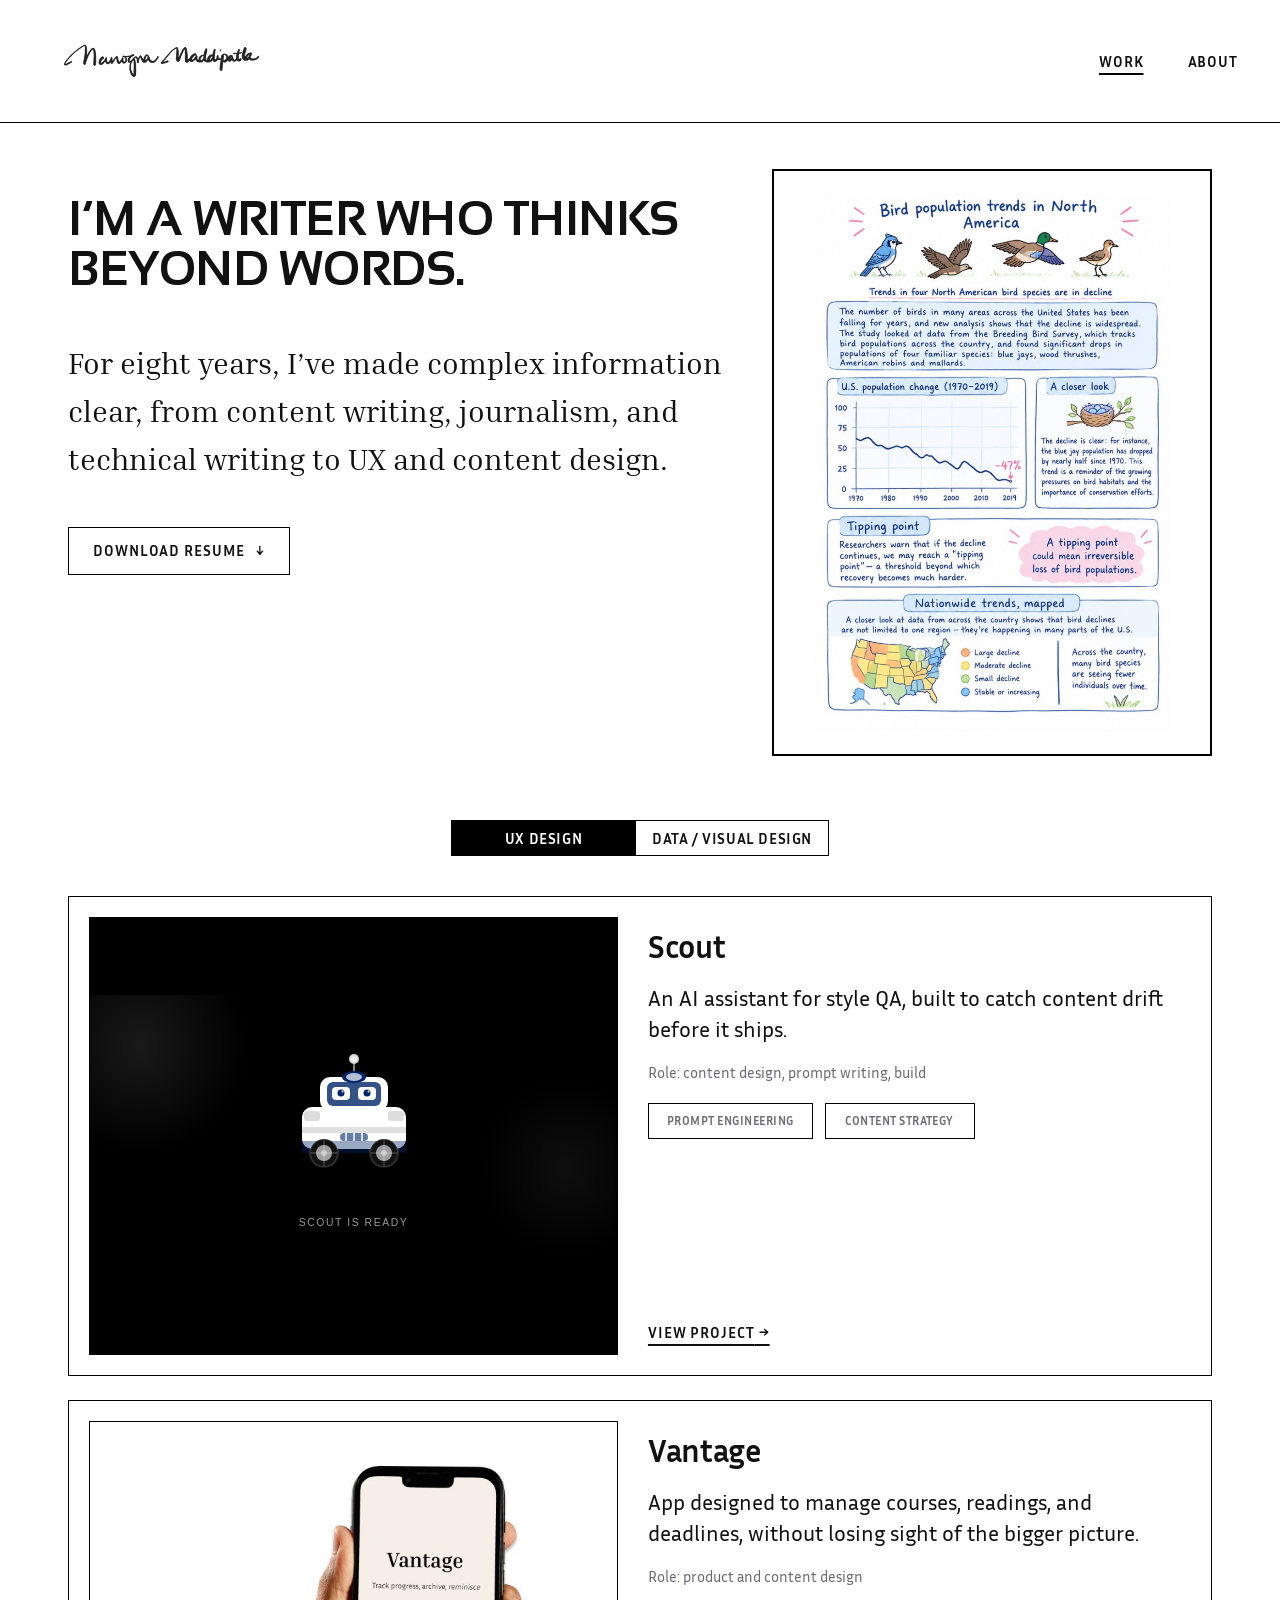
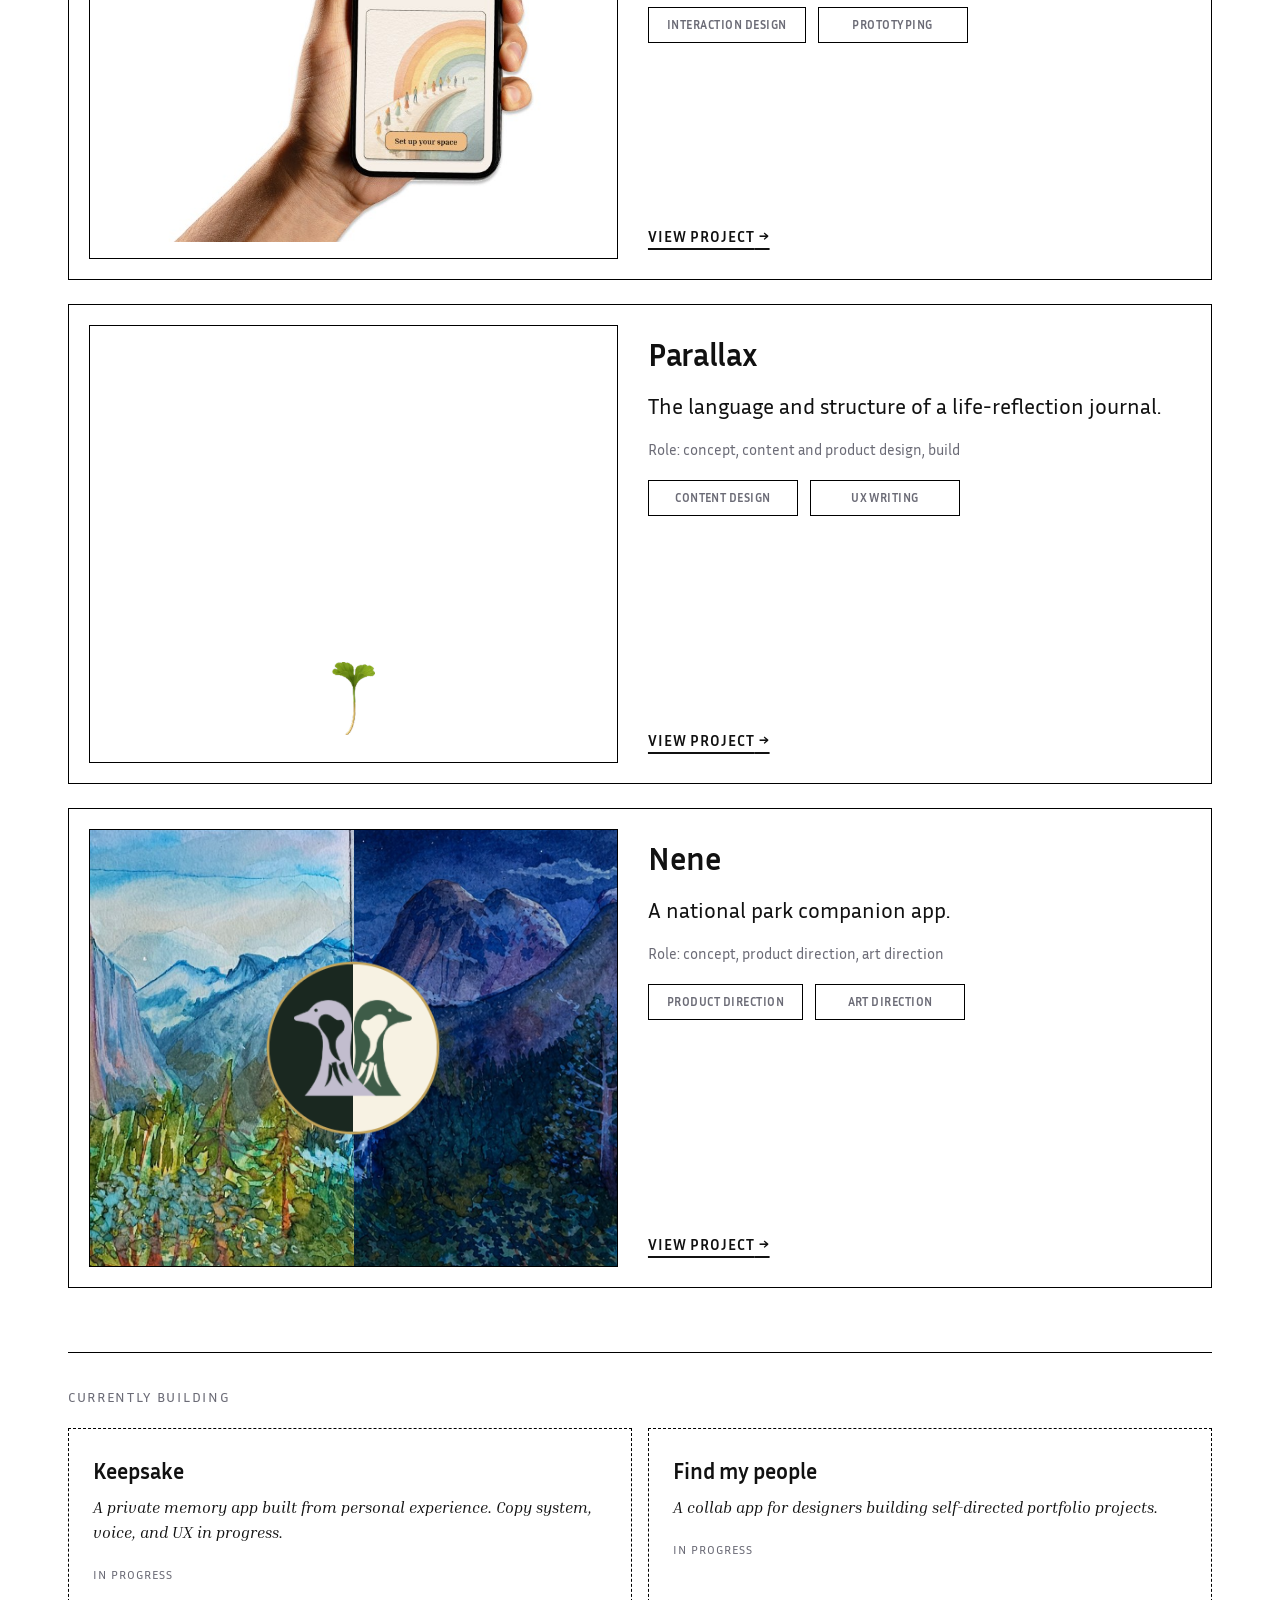
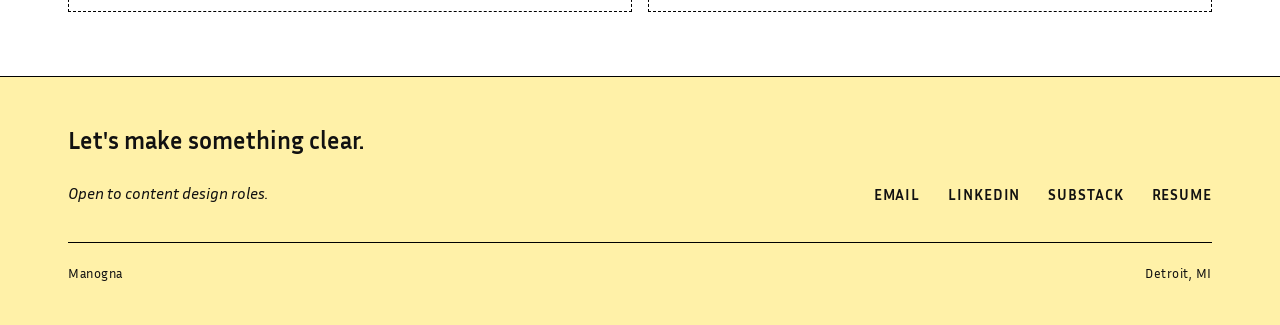
==== index.html @ f9e0fe3f "Soften the footer yellow to butter (#fff1a8) Co-Authored-By: Claude Opus 5.5 <noreply@anthropic.com>" ====
<!DOCTYPE html>
<html lang="en">
  <head>
    <meta charset="UTF-8">
    <meta name="viewport" content="width=device-width, initial-scale=1.0">
    <title>Manogna | Content designer</title>
    <link rel="stylesheet" href="styles.css?v=34">
  </head>
  <body class="home">
    <header class="nav">
      <a href="index.html" class="nav-logo"><img src="Assets/Sign.png" alt="Manogna Maddipatla, home" width="231" height="50"></a>
      <nav aria-label="Main">
        <ul class="nav-links">
          <li><a href="index.html" aria-current="page">Work</a></li>
          <li><a href="about.html">About</a></li>
        </ul>
      </nav>
    </header>

    <main class="page">

      <!-- Hero -->
      <section class="hero-home">
        <div class="hero-home-text">
          <h1 class="hero-headline">I&rsquo;m a writer who thinks beyond words.</h1>
          <p class="hero-lede">
            For eight years, I&rsquo;ve made complex information clear, from content
            writing, journalism, and technical writing to UX and content design.
          </p>
          <a href="Assets/Resume_latest.pdf" class="hero-resume" download>Download resume</a>
        </div>
        <div
          class="morph"
          id="morph"
          role="img"
          aria-label="Rotating samples of my work: a bird population data story, the Vantage app screens, and my Reuters health reporting"
        >
          <canvas></canvas>
        </div>
      </section>

      <!-- Project filter -->
      <div class="filter" role="group" aria-label="Filter projects">
        <button type="button" class="filter-btn" aria-pressed="true" data-filter="ux">UX design</button>
        <button type="button" class="filter-btn" aria-pressed="false" data-filter="data">Data / visual design</button>
      </div>

      <div class="project-list">
        <article class="project-card" data-category="ux">
          <div class="project-media">
            <iframe
              src="scout_mascot_card.html"
              title="Scout mascot"
              aria-hidden="true"
              tabindex="-1"
              scrolling="no"
            ></iframe>
          </div>
          <div class="project-body">
            <h2 class="project-title">Scout</h2>
            <p class="project-desc">An AI assistant for style QA, built to catch content drift before it ships.</p>
            <p class="project-role">Role: content design, prompt writing, build</p>
            <div class="card-tags">
              <span class="tag">Prompt engineering</span>
              <span class="tag">Content strategy</span>
            </div>
            <a href="scout.html" class="project-link">View project<span class="sr-only">: Scout</span></a>
          </div>
        </article>
        <article class="project-card" data-category="ux">
          <div class="project-media is-contain">
            <img src="Assets/vantage-card.jpg" alt="A hand holding a phone showing the Vantage welcome screen: Track progress, archive, reminisce, beside the Milestones screen">
          </div>
          <div class="project-body">
            <h2 class="project-title">Vantage</h2>
            <p class="project-desc">App designed to manage courses, readings, and deadlines, without losing sight of the bigger picture.</p>
            <p class="project-role">Role: product and content design</p>
            <div class="card-tags">
              <span class="tag">Interaction design</span>
              <span class="tag">Prototyping</span>
            </div>
            <a href="Vantage.html" class="project-link">View project<span class="sr-only">: Vantage</span></a>
          </div>
        </article>
        <article class="project-card" data-category="ux">
          <div
            class="project-media tree-grow"
            id="tree-grow"
            role="img"
            aria-label="A ginkgo tree grows from a seedling to full height"
          >
            <img src="Assets/parallax-tree/stage-0.webp" alt="" class="is-on" loading="lazy">
            <img src="Assets/parallax-tree/stage-1.webp" alt="" loading="lazy">
            <img src="Assets/parallax-tree/stage-2.webp" alt="" loading="lazy">
            <img src="Assets/parallax-tree/stage-3.webp" alt="" loading="lazy">
            <img src="Assets/parallax-tree/stage-4.webp" alt="" loading="lazy">
            <img src="Assets/parallax-tree/stage-5.webp" alt="" loading="lazy">
          </div>
          <div class="project-body">
            <h2 class="project-title">Parallax</h2>
            <p class="project-desc">The language and structure of a life-reflection journal.</p>
            <p class="project-role">Role: concept, content and product design, build</p>
            <div class="card-tags">
              <span class="tag">Content design</span>
              <span class="tag">UX writing</span>
            </div>
            <a href="parallax.html" class="project-link">View project<span class="sr-only">: Parallax</span></a>
          </div>
        </article>
        <article class="project-card" data-category="ux">
          <div class="project-media">
            <img src="Assets/Nene%20banner@1x.png" alt="Nene, a national park visit companion. Logo over a watercolor mountain valley shown by day and by moonlight">
          </div>
          <div class="project-body">
            <h2 class="project-title">Nene</h2>
            <p class="project-desc">A national park companion app.</p>
            <p class="project-role">Role: concept, product direction, art direction</p>
            <div class="card-tags">
              <span class="tag">Product direction</span>
              <span class="tag">Art direction</span>
            </div>
            <a href="nene.html" class="project-link">View project<span class="sr-only">: Nene</span></a>
          </div>
        </article>
        <article class="project-card" data-category="data">
          <div class="project-media">
            <img src="Assets/bird-data%20(1).png" alt="Bird population data story">
          </div>
          <div class="project-body">
            <h2 class="project-title">Bird populations</h2>
            <p class="project-desc">A data story tracking North American bird population trends over four decades.</p>
            <p class="project-role">Role: design, development, writing, illustration</p>
            <div class="card-tags">
              <span class="tag">Data visualization</span>
              <span class="tag">Narrative design</span>
            </div>
            <a href="birds.html" class="project-link">View project<span class="sr-only">: Bird populations</span></a>
          </div>
        </article>
        <article class="project-card" data-category="data">
          <div class="project-media">
            <img src="Assets/Poppy_garden_cover.png" alt="Poppy and Ember interactive watercolor story">
          </div>
          <div class="project-body">
            <h2 class="project-title">Poppy &amp; Ember</h2>
            <p class="project-desc">An interactive watercolor narrative exploring how visual pacing can carry a story.</p>
            <p class="project-role">Role: product design and content curation</p>
            <div class="card-tags">
              <span class="tag">Interactive narrative</span>
              <span class="tag">Visual storytelling</span>
            </div>
            <a href="poppy-ember.html" class="project-link">View project<span class="sr-only">: Poppy &amp; Ember</span></a>
          </div>
        </article>
      </div>

      <!-- Currently building -->
      <hr class="section-divider">

      <p class="building-label">Currently building</p>

      <div class="building-grid">
        <div class="building-card" data-category="ux">
          <p class="building-title">Keepsake</p>
          <p class="building-desc">
            A private memory app built from personal experience. Copy system,
            voice, and UX in progress.
          </p>
          <span class="building-status">In progress</span>
        </div>
        <div class="building-card" data-category="ux">
          <p class="building-title">Find my people</p>
          <p class="building-desc">
            A collab app for designers building self-directed portfolio
            projects.
          </p>
          <span class="building-status">In progress</span>
        </div>
        <div class="building-card" data-category="data">
          <img
            class="building-banner"
            src="Assets/bunny-banner.jpg"
            alt="Painted wild rabbit sitting with its back turned, looking over its shoulder"
          >
          <p class="building-title">Inside the rabbit hole</p>
          <p class="building-desc">
            An interactive data story on five wild rabbit species.
          </p>
          <span class="building-status">In progress</span>
        </div>
      </div>
    </main>

    <footer class="footer">
      <div class="footer-inner">
        <div class="footer-left">
          <p class="footer-cta">Let's make something clear.</p>
          <p class="footer-sub">Open to content design roles.</p>
        </div>
        <div class="footer-links">
          <a href="mailto:manogna.maddipatla@gmail.com">Email</a>
          <a
            href="https://linkedin.com/in/manogna-maddipatla"
            target="_blank"
            rel="noopener"
          >LinkedIn</a>
          <a href="https://substack.com/@manogna18" target="_blank" rel="noopener"
          >Substack</a>
          <a href="Assets/Resume_latest.pdf" target="_blank" rel="noopener">Resume</a>
        </div>
      </div>
      <div class="footer-base">
        <span>Manogna</span>
        <span>Detroit, MI</span>
      </div>
    </footer>

    <script>
      // Hero card: crossfades work samples, pauses on hover, still for reduced motion
      (function () {
        var SRC = [
          "Assets/hero-birds.jpg",
          "Assets/hero-vantage.jpg",
          "Assets/hero-reuters.jpg",
        ];
        var HOLD = 2400;       // ms each image rests
        var MORPH = 1000;      // ms the fade takes
        var PAD = 0.04;        // white space around each image (fraction of the card)
        var W = 900, H = 1200; // internal resolution (3:4)

        var root = document.getElementById("morph");
        var canvas = root.querySelector("canvas");
        canvas.width = W;
        canvas.height = H;
        var reduce = window.matchMedia("(prefers-reduced-motion: reduce)").matches;

        // Draw each image onto a white tile with padding, fitted inside
        function padded(img) {
          var c = document.createElement("canvas");
          c.width = W;
          c.height = H;
          var g = c.getContext("2d");
          g.fillStyle = "#fff";
          g.fillRect(0, 0, W, H);
          var bw = W * (1 - 2 * PAD), bh = H * (1 - 2 * PAD);
          var s = Math.min(bw / img.naturalWidth, bh / img.naturalHeight);
          var w = img.naturalWidth * s, h = img.naturalHeight * s;
          g.imageSmoothingQuality = "high";
          g.drawImage(img, (W - w) / 2, (H - h) / 2, w, h);
          return c;
        }

        var imgs = [], loaded = 0;
        SRC.forEach(function (src, k) {
          var im = new Image();
          im.onload = function () { imgs[k] = im; if (++loaded === SRC.length) go(); };
          im.onerror = function () { if (++loaded === SRC.length) go(); };
          im.src = src;
        });

        function go() {
          var tiles = imgs.filter(Boolean).map(padded);
          if (!tiles.length) return;
          var g = canvas.getContext("2d");
          if (reduce || tiles.length < 2) { g.drawImage(tiles[0], 0, 0); return; }
          fade(g, tiles);
        }

        // One image fades out as the next fades in
        function fade(g, tiles) {
          var cur = 0, nxt = 1, phase = "hold", t0 = performance.now();
          var paused = false, pausedAt = 0, shift = 0;
          function draw(p) {
            g.globalAlpha = 1; g.drawImage(tiles[cur], 0, 0);
            g.globalAlpha = p; g.drawImage(tiles[nxt], 0, 0);
            g.globalAlpha = 1;
          }
          draw(0);
          function frame(now) {
            requestAnimationFrame(frame);
            if (paused || document.hidden) return;
            var el = now - t0 - shift;
            if (phase === "hold") {
              if (el >= HOLD) { phase = "fade"; t0 = now; shift = 0; }
              return;
            }
            var p = Math.min(el / MORPH, 1);
            draw(p);
            if (p >= 1) {
              cur = nxt; nxt = (nxt + 1) % tiles.length;
              phase = "hold"; t0 = now; shift = 0; draw(0);
            }
          }
          requestAnimationFrame(frame);
          root.addEventListener("mouseenter", function () { paused = true; pausedAt = performance.now(); });
          root.addEventListener("mouseleave", function () { shift += performance.now() - pausedAt; paused = false; });
        }
      })();

      // Parallax card: the ginkgo grows stage by stage, then starts again
      (function () {
        var box = document.getElementById("tree-grow");
        var stages = box.querySelectorAll("img");
        var HOLD = [900, 900, 900, 900, 900, 2400]; // ms on each stage
        var reduce = window.matchMedia("(prefers-reduced-motion: reduce)").matches;
        var cur = 0, timer = null, visible = false;

        function show(n) {
          stages[cur].classList.remove("is-on");
          stages[n].classList.add("is-on");
          cur = n;
        }
        if (reduce) { show(stages.length - 1); return; }

        function tick() {
          timer = setTimeout(function () {
            show((cur + 1) % stages.length);
            tick();
          }, HOLD[cur]);
        }
        // Only run while the card is on screen
        new IntersectionObserver(function (entries) {
          var on = entries[0].isIntersecting;
          if (on && !visible) tick();
          if (!on) clearTimeout(timer);
          visible = on;
        }).observe(box);
      })();

      // Project filter: shows only the cards whose data-category matches
      const filterBtns = Array.from(document.querySelectorAll(".filter-btn"));
      const categoryCards = document.querySelectorAll("[data-category]");

      function showCategory(category) {
        filterBtns.forEach((btn) => {
          btn.setAttribute("aria-pressed", String(btn.dataset.filter === category));
        });
        categoryCards.forEach((card) => {
          card.hidden = !card.dataset.category.split(" ").includes(category);
        });
      }
      showCategory(document.querySelector('.filter-btn[aria-pressed="true"]').dataset.filter);

      filterBtns.forEach((btn, i) => {
        btn.addEventListener("click", () => showCategory(btn.dataset.filter));
        // Arrow keys move between the two options
        btn.addEventListener("keydown", (e) => {
          const step = { ArrowRight: 1, ArrowDown: 1, ArrowLeft: -1, ArrowUp: -1 }[e.key];
          if (!step) return;
          e.preventDefault();
          const next = filterBtns[(i + step + filterBtns.length) % filterBtns.length];
          next.focus();
          showCategory(next.dataset.filter);
        });
      });
    </script>
  </body>
</html>
---- styles.css ----
/* ─── Google Fonts ─── */
@import url("https://fonts.googleapis.com/css2?family=Inria+Sans:ital,wght@0,400;0,700;1,300;1,400&family=Inria+Serif:ital,wght@0,400;1,400&family=Sansation:wght@700&display=swap");

/* ─── Reset ─── */
[hidden] {
  display: none !important;
}

.sr-only {
  position: absolute;
  width: 1px;
  height: 1px;
  overflow: hidden;
  clip: rect(0 0 0 0);
  white-space: nowrap;
}

*, *::before, *::after {
  box-sizing: border-box;
  margin: 0;
  padding: 0;
}
img {
  display: block;
  max-width: 100%;
}
a {
  color: inherit;
  text-decoration: none;
}

h1, h2, h3, h4, h5, h6 {
  font-family: var(--font);
  font-weight: 700;
  letter-spacing: -0.01em;
}

/* ─── Design tokens ─── */
:root {
  /* Colors */
  --bg:          #ffffff;
  --ink:         #111111;   /* body text */
  --black:       #000000;   /* borders, active toggle */
  --muted:       #6b6b76;   /* captions, tags */
  --indigo:      #002668;   /* accent: links, hover, focus rings */
  --placeholder: #d9d9d9;   /* empty image slots */
  --sun:         #fff1a8;   /* footer, soft butter yellow */

  --border:      1px solid var(--black);
  --border-bold: 2px solid var(--black);
  --radius:      0;         /* no rounded corners anywhere */

  /* Type */
  --font-display: "Sansation", "Helvetica Neue", Arial, sans-serif;
  --font-serif:   "Inria Serif", Georgia, "Times New Roman", serif;
  --font-sans:    "Inria Sans", "Helvetica Neue", Helvetica, Arial, sans-serif;

  /* Spacing */
  --page-max:    1080px;
  --page-max-home: 1200px;
  --gutter:      28px;
  --gutter-sm:   20px;
  --section-gap: 64px;

  /* Older names, pointed at the theme above */
  --cream:      var(--bg);
  --paper:      var(--bg);
  --paper-card: var(--bg);
  --clay:       var(--placeholder);
  --ink-soft:   var(--ink);
  --line:       var(--black);
  --navbar:     var(--black);
  --accent:     var(--indigo);
  --active:     var(--indigo);
  --accent-2:   var(--indigo);
  --font:       var(--font-display);
  --font-body:  var(--font-sans);
}

/* ─── Base ─── */
html {
  font-size: 16px;
  -webkit-font-smoothing: antialiased;
}

body {
  font-family: var(--font-body);
  font-size: 17px;
  font-weight: 400;
  line-height: 1.65;
  color: var(--ink);
  background: var(--paper);
  text-rendering: optimizeLegibility;
}

/* ─── Focus ─── */
a:focus-visible,
button:focus-visible,
[tabindex]:focus-visible {
  outline: 2px solid var(--indigo);
  outline-offset: 3px;
}

/* ─── Header ─── */
.nav {
  background: var(--bg);
  color: var(--ink);
  display: flex;
  align-items: center;
  justify-content: space-between;
  gap: 24px;
  padding: 36px 42px;
  border-bottom: var(--border);
  position: sticky;
  top: 0;
  z-index: 100;
}

.nav-logo img {
  height: 50px;
  width: auto;
}

.nav-links {
  display: flex;
  gap: 44px;
  list-style: none;
}

/* Plain page links, not toggles: the segmented style belongs to the project filter */
.nav-links a {
  font-family: var(--font-sans);
  font-size: 15px;
  font-weight: 700;
  letter-spacing: 0.06em;
  text-transform: uppercase;
  color: var(--ink);
  text-decoration: underline 2px transparent;
  text-underline-offset: 6px;
  transition: text-decoration-color 0.2s;
}

.nav-links a[aria-current="page"] {
  text-decoration-color: var(--black);
}

.nav-links a:hover {
  text-decoration-color: var(--indigo);
}

/* ─── Page wrapper ─── */
.home {
  --page-max: var(--page-max-home);
}

.page {
  max-width: var(--page-max);
  margin: 0 auto;
  padding: 0 28px;
}

/* ─── Hero (legacy, kept for case study pages) ─── */
.hero {
  margin: 48px 0 52px;
}

.hero h1 {
  font-size: 36px;
  font-weight: 700;
  letter-spacing: -0.01em;
  line-height: 1.2;
  color: var(--ink);
  margin-bottom: 10px;
}

.hero-sub {
  font-family: var(--font-serif);
  font-size: 17px;
  font-weight: 400;
  font-style: italic;
  color: var(--ink-soft);
  line-height: 1.6;
  max-width: 520px;
}

/* ─── Project filter (the only segmented control on the site) ─── */
.filter {
  display: flex;
  justify-content: center;
  margin-bottom: 40px;
}

.filter-btn {
  font-family: var(--font-sans);
  font-size: 15px;
  font-weight: 700;
  letter-spacing: 0.04em;
  text-transform: uppercase;
  min-width: 185px;
  height: 36px;
  padding: 0 16px;
  background: var(--bg);
  color: var(--ink);
  border: var(--border);
  border-radius: var(--radius);
  cursor: pointer;
  transition: color 0.2s;
}

.filter-btn + .filter-btn {
  border-left: none;
}

.filter-btn[aria-pressed="true"] {
  background: var(--black);
  color: var(--bg);
}

.filter-btn[aria-pressed="false"]:hover {
  color: var(--indigo);
}

/* ─── Project cards ─── */
.project-list {
  display: grid;
  gap: 24px;
  margin-bottom: var(--section-gap);
}

.project-card {
  position: relative;
  display: grid;
  grid-template-columns: 48% 1fr;
  gap: 30px;
  min-height: 480px;
  padding: 20px;
  border: var(--border);
  border-radius: var(--radius);
  background: var(--bg);
}

.project-media {
  position: relative;
  overflow: hidden;
  background: var(--placeholder);
  border: var(--border);
}

.project-media img,
.project-media iframe {
  position: absolute;
  inset: 0;
  width: 100%;
  height: 100%;
  object-fit: cover;
  border: 0;
  display: block;
}

.project-media iframe {
  pointer-events: none;
}

/* Parallax ginkgo: stages stack on white and crossfade; heights follow the prototype */
.project-media.tree-grow {
  background: var(--bg);
}

.project-media.tree-grow img {
  inset: auto;
  left: 50%;
  bottom: 6%;
  width: auto;
  max-width: none;
  transform: translateX(-50%);
  object-fit: contain;
  opacity: 0;
  transition: opacity 0.7s ease;
}

.tree-grow img:nth-child(1) { height: calc(88% * 10 / 52); }
.tree-grow img:nth-child(2) { height: calc(88% * 16 / 52); }
.tree-grow img:nth-child(3) { height: calc(88% * 24 / 52); }
.tree-grow img:nth-child(4) { height: calc(88% * 34 / 52); }
.tree-grow img:nth-child(5) { height: calc(88% * 44 / 52); }
.tree-grow img:nth-child(6) { height: 88%; }

.project-media.tree-grow img.is-on {
  opacity: 1;
}

/* Whole image shown on white instead of cropped to fill */
.project-media.is-contain {
  background: var(--bg);
}

.project-media.is-contain img {
  object-fit: contain;
  padding: 16px;
}

.project-body {
  display: flex;
  flex-direction: column;
  padding: 10px 22px 10px 0;
}

.project-title {
  font-family: var(--font-sans);
  font-size: 32px;
  font-weight: 700;
  line-height: 1.2;
  color: var(--ink);
  margin-bottom: 18px;
}

.project-desc {
  font-family: var(--font-sans);
  font-size: 22px;
  line-height: 1.4;
  color: var(--ink);
  margin-bottom: 16px;
}

.project-role {
  font-family: var(--font-sans);
  font-size: 15px;
  line-height: 1.5;
  color: var(--muted);
  margin-bottom: 20px;
}

.project-body .card-tags {
  margin-bottom: 32px;
}

/* Pinned to the bottom; its ::before stretches over the card so the whole card links */
.project-link {
  margin-top: auto;
  align-self: flex-start;
  font-family: var(--font-sans);
  font-size: 15px;
  font-weight: 700;
  letter-spacing: 0.06em;
  text-transform: uppercase;
  color: var(--ink);
  text-decoration: underline 2px;
  text-underline-offset: 6px;
  transition: color 0.2s;
}

.project-link::before {
  content: "";
  position: absolute;
  inset: 0;
  z-index: 1;
}

.project-link::after {
  content: " \2192";
}

.project-card:hover .project-link {
  color: var(--indigo);
}

.project-link:focus-visible {
  outline: none;
}

.project-card:has(.project-link:focus-visible) {
  outline: 2px solid var(--indigo);
  outline-offset: 3px;
}

/* ─── Tags ─── */
.card-tags {
  display: flex;
  flex-wrap: wrap;
  gap: 12px;
}

.tag {
  display: inline-flex;
  align-items: center;
  justify-content: center;
  min-width: 150px;
  height: 36px;
  padding: 0 18px;
  font-family: var(--font-sans);
  font-size: 12px;
  font-weight: 700;
  letter-spacing: 0.04em;
  text-transform: uppercase;
  border: var(--border);
  border-radius: var(--radius);
  color: var(--muted);
}

/* ─── Section divider ─── */
.section-divider {
  border: none;
  border-top: 1px solid var(--line);
  margin: 0 0 32px;
}

/* ─── Currently building ─── */
.building-label {
  font-size: 14px;
  letter-spacing: 0.12em;
  text-transform: uppercase;
  color: var(--muted);
  font-weight: 400;
  margin-bottom: 20px;
}

.building-grid {
  display: grid;
  grid-template-columns: 1fr 1fr;
  gap: 16px;
}

.building-card {
  display: block;
  border: 1px dashed var(--black);
  border-radius: var(--radius);
  padding: 24px;
}

.building-card.is-link {
  cursor: pointer;
}

.building-card.is-link:hover {
  border-style: solid;
}

.building-card.is-link:hover .building-title {
  color: var(--indigo);
}

/* Optional artwork across the top of a card, edge to edge */
.building-banner {
  display: block;
  width: calc(100% + 48px);
  max-width: none;
  margin: -24px -24px 20px;
  aspect-ratio: 3 / 1;
  object-fit: cover;
  border-radius: var(--radius);
}

.building-title {
  font-size: 22px;
  font-weight: 700;
  color: var(--ink);
  margin-bottom: 6px;
}

.building-desc {
  font-family: var(--font-serif);
  font-size: 16px;
  font-weight: 400;
  color: var(--ink-soft);
  font-style: italic;
  line-height: 1.55;
  margin-bottom: 14px;
}

.building-status {
  font-size: 12px;
  letter-spacing: 0.08em;
  text-transform: uppercase;
  color: var(--muted);
}

/* ─── Footer ─── */
.footer {
  background: var(--sun);
  color: var(--ink);
  border-top: var(--border);
  padding: 48px var(--gutter) 40px;
  margin-top: var(--section-gap);
}

.footer-inner {
  max-width: calc(var(--page-max) - 2 * var(--gutter));
  margin: 0 auto;
  display: flex;
  align-items: flex-end;
  justify-content: space-between;
  flex-wrap: wrap;
  gap: 24px;
}

.footer-left {
  max-width: 400px;
}

.footer-cta {
  font-family: var(--font-sans);
  font-size: 24px;
  font-weight: 700;
  line-height: 1.3;
  color: var(--ink);
  margin-bottom: 24px;
}

.footer-sub {
  font-family: var(--font-sans);
  font-size: 16px;
  font-style: italic;
  color: var(--ink);
}

.footer-links {
  display: flex;
  flex-wrap: wrap;
  gap: 28px;
}

.footer-links a {
  font-family: var(--font-sans);
  font-size: 15px;
  font-weight: 700;
  letter-spacing: 0.06em;
  text-transform: uppercase;
  color: var(--ink);
  text-decoration: underline 2px transparent;
  text-underline-offset: 6px;
  transition: text-decoration-color 0.2s;
}

.footer-links a:hover {
  text-decoration-color: var(--indigo);
}

.footer-base {
  max-width: calc(var(--page-max) - 2 * var(--gutter));
  margin: 36px auto 0;
  padding-top: 20px;
  border-top: var(--border);
  display: flex;
  justify-content: space-between;
  flex-wrap: wrap;
  gap: 8px;
}

.footer-base span {
  font-family: var(--font-sans);
  font-size: 13px;
  color: var(--ink);
  letter-spacing: 0.04em;
}

/* ─── About page ─── */
.about-head {
  margin: 56px 0 48px;
}

.about-head h1 {
  font-size: 38px;
  font-weight: 700;
  letter-spacing: -0.01em;
  color: var(--ink);
  margin-bottom: 12px;
}

.about-lead {
  font-family: var(--font-serif);
  font-size: 20px;
  font-weight: 400;
  font-style: italic;
  color: var(--ink);
  line-height: 1.5;
  max-width: 460px;
}

.about-grid {
  display: grid;
  grid-template-columns: 0.85fr 1fr;
  gap: 48px;
  align-items: start;
  margin-bottom: 56px;
}

/* Portrait frame */
.portrait-frame {
  position: relative;
  padding: 14px;
  background: var(--black);
  border-radius: var(--radius);
  overflow: hidden;
}

.portrait-frame::before {
  content: "";
  position: absolute;
  inset: 8px;
  border: 1px solid rgba(255, 255, 255, 0.25);
  border-radius: var(--radius);
  pointer-events: none;
  z-index: 5;
}

.portrait-inner {
  aspect-ratio: 0.765;
  display: flex;
  flex-direction: column;
  align-items: center;
  justify-content: center;
  gap: 10px;
}

.portrait-inner iframe {
  width: 100%;
  height: 100%;
  border: none;
  display: block;
}

.portrait-placeholder-label {
  font-size: 11px;
  letter-spacing: 0.1em;
  text-transform: uppercase;
  color: rgba(255,255,255,0.6);
}

.portrait-placeholder-hint {
  font-family: var(--font-serif);
  font-size: 13px;
  font-style: italic;
  color: rgba(255,255,255,0.5);
}

.portrait-caption {
  text-align: center;
  margin-top: 14px;
  font-size: 12px;
  letter-spacing: 0.1em;
  text-transform: uppercase;
  color: var(--muted);
  font-weight: 400;
}

/* About copy */
.about-copy p {
  font-size: 18px;
  font-weight: 400;
  line-height: 1.75;
  color: var(--ink-soft);
  margin-bottom: 22px;
}

.about-copy p.first {
  font-size: 20px;
  color: var(--ink);
}

.about-outro {
  border-top: 1px solid var(--line);
  padding-top: 32px;
  max-width: 620px;
  margin-bottom: 64px;
}

.about-outro p {
  font-family: var(--font-serif);
  font-size: 18px;
  font-weight: 400;
  font-style: italic;
  line-height: 1.75;
  color: var(--ink-soft);
}

/* ─── Section headings (About: Skills, Experience, Education) ─── */
.section-heading {
  font-size: 24px;
  font-weight: 700;
  letter-spacing: -0.01em;
  color: var(--ink);
  margin-bottom: 24px;
}

/* ─── Skills ─── */
.skills-section {
  margin-bottom: 56px;
}

.skills-list {
  display: flex;
  flex-wrap: wrap;
  gap: 8px;
}

.skill-chip {
  font-size: 12px;
  font-weight: 700;
  letter-spacing: 0.05em;
  text-transform: uppercase;
  border: 1px solid var(--line);
  border-radius: var(--radius);
  padding: 7px 15px;
  color: var(--ink-soft);
}

.skill-chip.primary {
  border-color: var(--black);
  color: var(--ink);
}

/* ─── Experience / Education ─── */
.entries-section {
  margin-bottom: 56px;
}

.entry {
  display: flex;
  align-items: baseline;
  justify-content: space-between;
  padding: 22px 0;
  border-bottom: 1px solid var(--line);
  gap: 24px;
}

.entry:first-of-type {
  border-top: 1px solid var(--line);
}

.entry-role {
  font-size: 20px;
  font-weight: 700;
  color: var(--ink);
  letter-spacing: -0.01em;
}

.entry-right {
  text-align: right;
}

.entry-org {
  font-size: 18px;
  font-weight: 400;
  color: var(--ink-soft);
  line-height: 1.2;
}

.entry-dates {
  font-family: var(--font-serif);
  font-size: 13px;
  font-weight: 400;
  font-style: italic;
  color: var(--muted);
  letter-spacing: 0.03em;
  margin-top: 2px;
}

/* ─── Case study ─── */
.case-back {
  display: inline-block;
  font-size: 13px;
  font-weight: 400;
  letter-spacing: 0.05em;
  text-transform: uppercase;
  color: var(--muted);
  margin: 36px 0 40px;
  transition: color 0.2s;
}

.case-back::before {
  content: "← ";
}

.case-back:hover {
  color: var(--active);
}

.cs-head {
  margin-bottom: 36px;
}

.cs-title {
  font-size: 44px;
  font-weight: 700;
  letter-spacing: -0.01em;
  color: var(--ink);
  margin-bottom: 14px;
  line-height: 1.1;
}

.cs-summary {
  font-family: var(--font-serif);
  font-size: 20px;
  font-weight: 400;
  font-style: italic;
  color: var(--ink-soft);
  line-height: 1.5;
  max-width: 600px;
}

/* Metadata strip */
.meta-strip {
  display: grid;
  grid-template-columns: repeat(4, 1fr);
  gap: 24px;
  padding: 28px 0;
  border-top: 1px solid var(--line);
  border-bottom: 1px solid var(--line);
  margin-bottom: 56px;
}

/* At a glance: who, what, why, for quick scanning */
.glance {
  display: grid;
  grid-template-columns: repeat(3, 1fr);
  gap: 16px;
  margin: -24px 0 56px;
}

.glance-item {
  background: var(--bg);
  border: var(--border);
  border-radius: var(--radius);
  padding: 22px 24px 24px;
}

.glance-label {
  font-size: 11px;
  letter-spacing: 0.1em;
  text-transform: uppercase;
  color: var(--muted);
  font-weight: 700;
  margin-bottom: 10px;
}

.glance-text {
  font-family: var(--font-serif);
  font-size: 19px;
  line-height: 1.4;
  color: var(--ink);
}

.meta-label {
  font-size: 11px;
  letter-spacing: 0.1em;
  text-transform: uppercase;
  color: var(--muted);
  font-weight: 400;
  margin-bottom: 8px;
}

.meta-value {
  font-size: 16px;
  font-weight: 400;
  color: var(--ink);
  line-height: 1.45;
}

/* Case study blocks */
.block {
  margin-bottom: 60px;
}

.block-label {
  font-size: 11px;
  letter-spacing: 0.12em;
  text-transform: uppercase;
  color: var(--muted);
  font-weight: 400;
  margin-bottom: 18px;
}

.block h2 {
  font-size: 26px;
  font-weight: 700;
  color: var(--ink);
  margin-bottom: 18px;
  letter-spacing: -0.01em;
}

.block p {
  font-size: 18px;
  font-weight: 400;
  line-height: 1.75;
  color: var(--ink-soft);
  margin-bottom: 18px;
  max-width: 660px;
}

/* Hero image */
.case-hero-image {
  background: var(--placeholder);
  border: 1px solid var(--line);
  border-radius: var(--radius);
  height: 340px;
  display: flex;
  align-items: center;
  justify-content: center;
  margin-bottom: 60px;
  overflow: hidden;
}

.case-hero-image img,
.case-hero-image video {
  width: 100%;
  height: 100%;
  object-fit: cover;
}

.case-hero-image.is-fit video {
  display: block;
  height: auto;
}

.case-hero-image .img-placeholder {
  font-size: 12px;
  letter-spacing: 0.08em;
  text-transform: uppercase;
  color: var(--ink);
}

/* Figma / prototype embed */
.prototype-embed {
  background: var(--placeholder);
  border: 1px solid var(--line);
  border-radius: var(--radius);
  height: 420px;
  display: flex;
  flex-direction: column;
  align-items: center;
  justify-content: center;
  gap: 10px;
  margin-bottom: 14px;
  overflow: hidden;
}

.prototype-embed iframe {
  width: 100%;
  height: 100%;
  border: none;
}

.prototype-embed .pe-label {
  font-size: 12px;
  letter-spacing: 0.08em;
  text-transform: uppercase;
  color: var(--ink);
}

.prototype-embed .pe-hint {
  font-family: var(--font-serif);
  font-size: 14px;
  font-style: italic;
  color: var(--ink);
}

.embed-caption {
  font-family: var(--font-serif);
  font-size: 13px;
  font-weight: 400;
  font-style: italic;
  color: var(--muted);
  text-align: center;
  margin-bottom: 60px;
}

/* Key decisions */
.decisions-section {
  margin-bottom: 60px;
}

.decision {
  border-top: 1px solid var(--line);
  padding: 24px 0;
  display: grid;
  grid-template-columns: 0.4fr 1fr;
  gap: 32px;
}

.decision-title {
  font-size: 18px;
  font-weight: 700;
  color: var(--ink);
}

.decision-body {
  font-size: 16px;
  font-weight: 400;
  line-height: 1.7;
  color: var(--ink-soft);
}

/* Screen gallery */
.screen-gallery {
  display: grid;
  grid-template-columns: repeat(2, 1fr);
  gap: 16px;
  margin-bottom: 60px;
}

.screen-placeholder {
  background: var(--placeholder);
  border: 1px solid var(--line);
  border-radius: var(--radius);
  aspect-ratio: 4/3;
  display: flex;
  align-items: center;
  justify-content: center;
}

.screen-placeholder span {
  font-size: 12px;
  letter-spacing: 0.08em;
  text-transform: uppercase;
  color: var(--ink);
}

/* Full-width hero mockup that keeps its proportions */
.case-hero-image.is-fit {
  height: auto;
  background: var(--bg);
}

.case-hero-image.is-fit img {
  height: auto;
  object-fit: contain;
}

/* Results list + headline stat */
.results-list {
  list-style: none;
  max-width: 660px;
  margin-bottom: 28px;
}

.results-list li {
  font-size: 18px;
  line-height: 1.6;
  color: var(--ink-soft);
  padding: 14px 0;
  border-top: 1px solid var(--line);
}

.results-list li:last-child {
  border-bottom: 1px solid var(--line);
}

.result-stat {
  display: flex;
  align-items: baseline;
  gap: 14px;
}

.result-stat-num {
  font-size: 44px;
  font-weight: 700;
  color: var(--ink);
  line-height: 1;
}

.result-stat-label {
  font-size: 15px;
  color: var(--muted);
}

.decision-body p + p {
  margin-top: 12px;
}

/* Design decision zigzag: text beside a screen panel, panels meet at corners */
.decision-feature {
  display: grid;
  grid-template-columns: 1fr 1fr;
}

.decision-feature.is-flipped .decision-text {
  order: 2;
}

.decision-text {
  align-self: center;
  padding: 40px 48px;
}

.decision-text .decision-title {
  font-size: 26px;
  font-weight: 700;
  letter-spacing: -0.01em;
  margin-bottom: 12px;
}

.decision-text .decision-body {
  font-size: 17px;
  line-height: 1.45;
  color: var(--muted);
  max-width: 320px;
}

.decision-text .decision-body p + p {
  margin-top: 20px;
}

.decision-screen {
  background: var(--bg);
  border: none;
  border-radius: var(--radius);
  aspect-ratio: 1;
  align-items: flex-end;
  padding: 24px 40px 0;
  overflow: hidden;
}

.decision-screen:has(img) span {
  display: none;
}

.decision-screen img {
  display: block;
  width: 100%;
  max-width: 300px;
  height: auto;
}

/* Wide panels for charts and artwork, not phone screens */
.decision-screen.is-wide {
  align-items: center;
  padding: 24px;
}

.decision-screen.is-wide img {
  max-width: 100%;
}

/* Tall screens shown whole: the panel grows to fit instead of cropping */
.decision-screen.is-full {
  aspect-ratio: auto;
  align-items: center;
  padding: 32px 40px;
}

.decision-screen.is-full img {
  max-width: 260px;
}

/* A decision with no screen takes the full row */
.decision-feature:not(:has(.decision-screen)) {
  grid-template-columns: 1fr;
}

/* Outbound link to a live project */
.case-link {
  display: inline-block;
  margin-top: 24px;
  padding: 12px 22px;
  border-radius: var(--radius);
  background: var(--black);
  color: var(--cream);
  font-size: 15px;
  font-weight: 700;
  font-family: var(--font-sans);
  text-decoration: none;
  transition: background 0.2s;
}

.case-link::after {
  content: " \2197";
}

.case-link:hover {
  background: var(--active);
}

@media (max-width: 720px) {
  .decision-feature {
    grid-template-columns: 1fr;
    margin-bottom: 40px;
  }

  .decision-feature.is-flipped .decision-text {
    order: 0;
  }

  .decision-text {
    padding: 0 0 20px;
  }

  .decision-text .decision-body {
    max-width: none;
  }
}

/* ─── Home hero ─── */
.hero-home {
  display: grid;
  grid-template-columns: minmax(0, 1fr) 440px;
  gap: 48px;
  align-items: start;
  padding: 46px 0 var(--section-gap);
}

.hero-home-text {
  padding-top: 25px;
}

.hero-headline {
  font-family: var(--font-display);
  font-size: clamp(36px, 4.2vw, 48px);
  font-weight: 700;
  line-height: 1.05;
  letter-spacing: -0.01em;
  text-transform: uppercase;
  color: var(--ink);
  margin-bottom: 44px;
}

.hero-lede {
  font-family: var(--font-serif);
  font-size: 30px;
  line-height: 1.6;
  color: var(--ink);
  margin-bottom: 44px;
}

.hero-resume {
  display: inline-flex;
  align-items: center;
  height: 48px;
  padding: 0 24px;
  font-family: var(--font-sans);
  font-size: 15px;
  font-weight: 700;
  letter-spacing: 0.06em;
  text-transform: uppercase;
  color: var(--ink);
  background: var(--bg);
  border: var(--border);
  border-radius: var(--radius);
  transition: background 0.2s, color 0.2s;
}

.hero-resume::after {
  content: "\2193";
  margin-left: 10px;
}

.hero-resume:hover {
  background: var(--black);
  color: var(--bg);
}

/* Rotating work samples */
.morph {
  position: relative;
  width: 100%;
  aspect-ratio: 3 / 4;
  border: var(--border-bold);
  border-radius: var(--radius);
  background: var(--bg);
  overflow: hidden;
}

.morph canvas {
  position: absolute;
  inset: 0;
  width: 100%;
  height: 100%;
  display: block;
}

@media (max-width: 900px) {
  .hero-home {
    grid-template-columns: 1fr;
    gap: 40px;
    padding-top: 48px;
  }
  .morph {
    max-width: 420px;
  }
}

/* ─── Responsive ─── */
@media (max-width: 700px) {
  .nav {
    padding: 14px var(--gutter-sm);
  }
  .nav-logo img {
    height: 32px;
  }
  .nav-links {
    gap: 24px;
  }
  .nav-links a {
    font-size: 13px;
    letter-spacing: 0.1em;
  }
  .page {
    padding: 0 20px;
  }

  .hero h1 {
    font-size: 28px;
  }
  .hero-sub {
    font-size: 16px;
  }


  .project-card {
    grid-template-columns: 1fr;
    gap: 20px;
    min-height: 0;
    padding: 14px;
  }
  .project-media {
    aspect-ratio: 16 / 10;
  }
  .project-body {
    padding: 0 6px 6px;
  }
  .project-title {
    font-size: 26px;
  }
  .project-desc {
    font-size: 19px;
  }
  .tag {
    min-width: 0;
    height: 32px;
    padding: 0 12px;
  }
  .filter-btn {
    min-width: 0;
    padding: 0 12px;
    font-size: 13px;
  }

  .building-grid {
    grid-template-columns: 1fr;
  }

  .about-grid {
    grid-template-columns: 1fr;
    gap: 32px;
  }

  .about-head h1 {
    font-size: 30px;
  }

  .entry-role {
    font-size: 17px;
  }
  .entry-org {
    font-size: 15px;
  }

  .meta-strip {
    grid-template-columns: 1fr 1fr;
    gap: 16px;
  }

  .glance {
    grid-template-columns: 1fr;
    gap: 12px;
  }

  .decision {
    grid-template-columns: 1fr;
    gap: 10px;
  }

  .screen-gallery {
    grid-template-columns: 1fr;
  }

  .cs-title {
    font-size: 32px;
  }

  .footer {
    padding: 40px var(--gutter-sm) 32px;
  }
  .footer-inner {
    flex-direction: column;
    align-items: flex-start;
  }
  .footer-links {
    flex-direction: column;
    gap: 16px;
  }

  .hero-lede {
    font-size: 21px;
    margin-bottom: 28px;
  }
  .hero-headline {
    margin-bottom: 28px;
  }
}
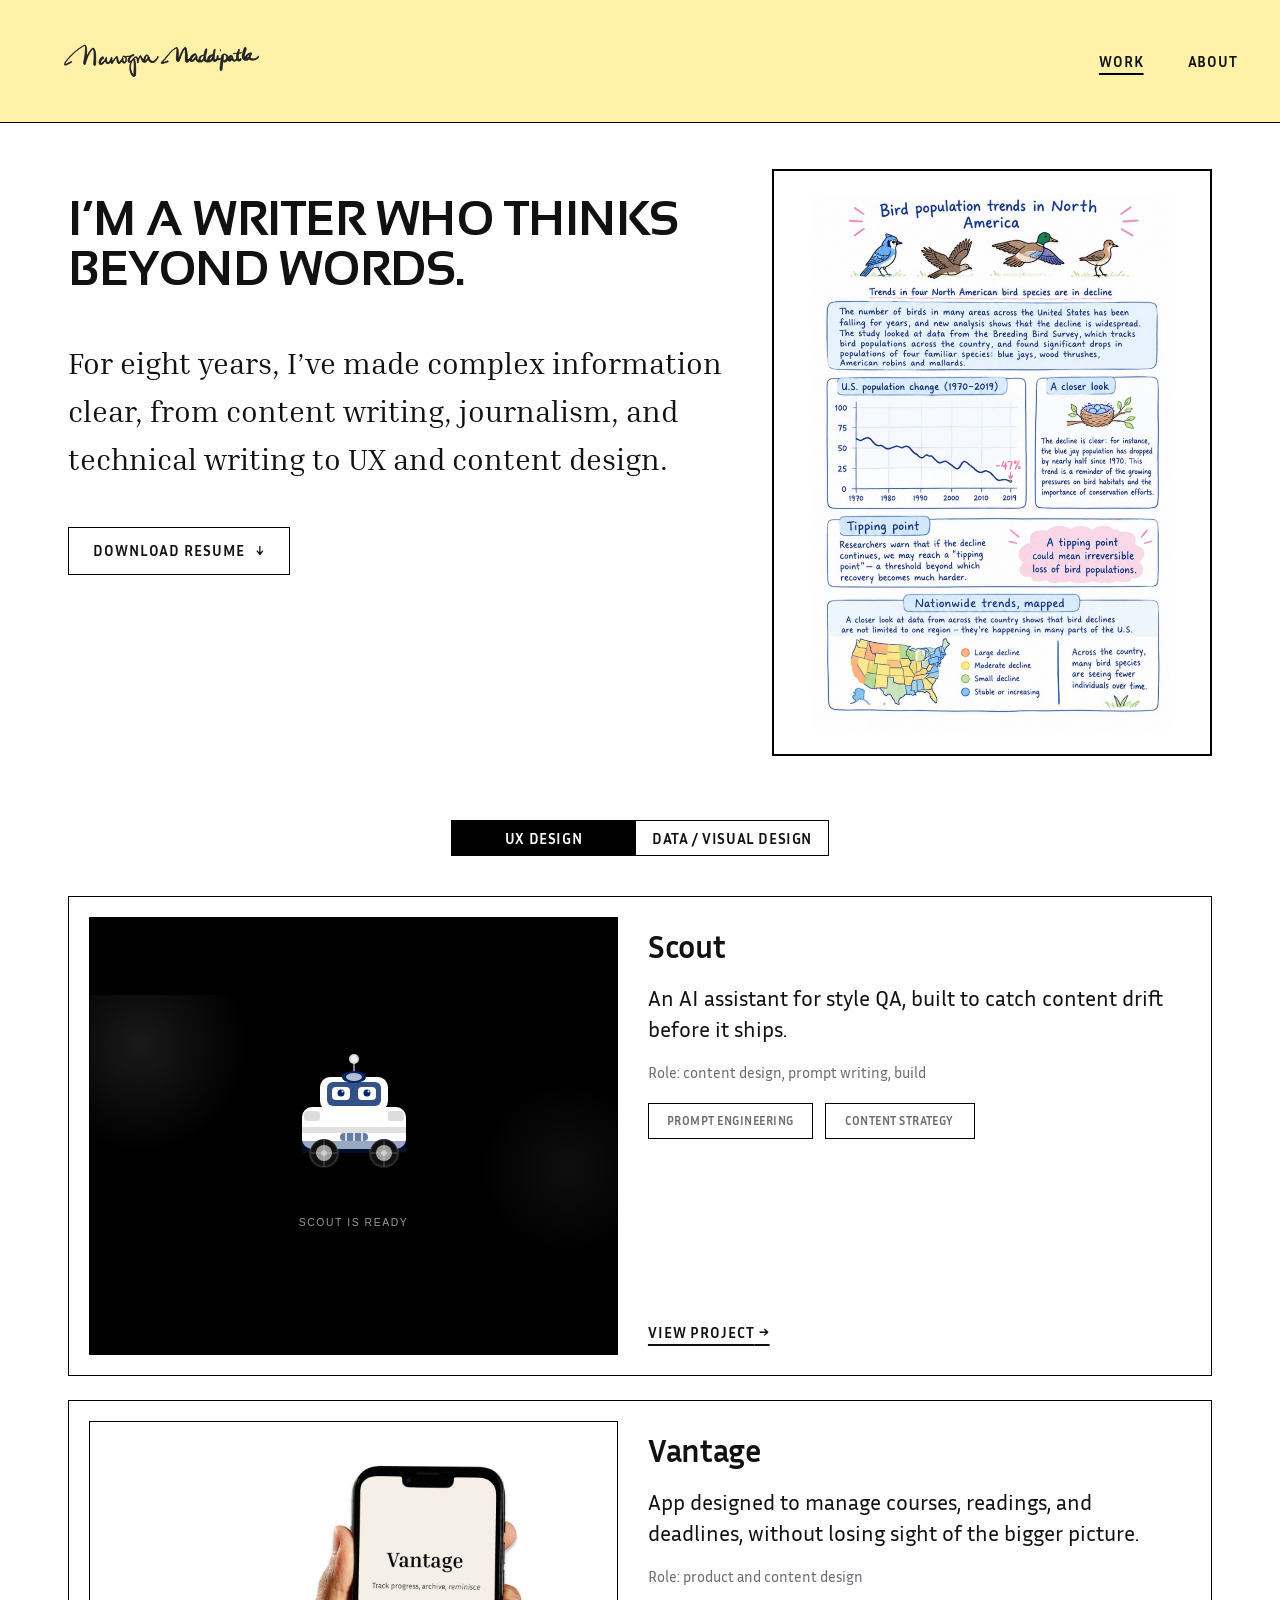
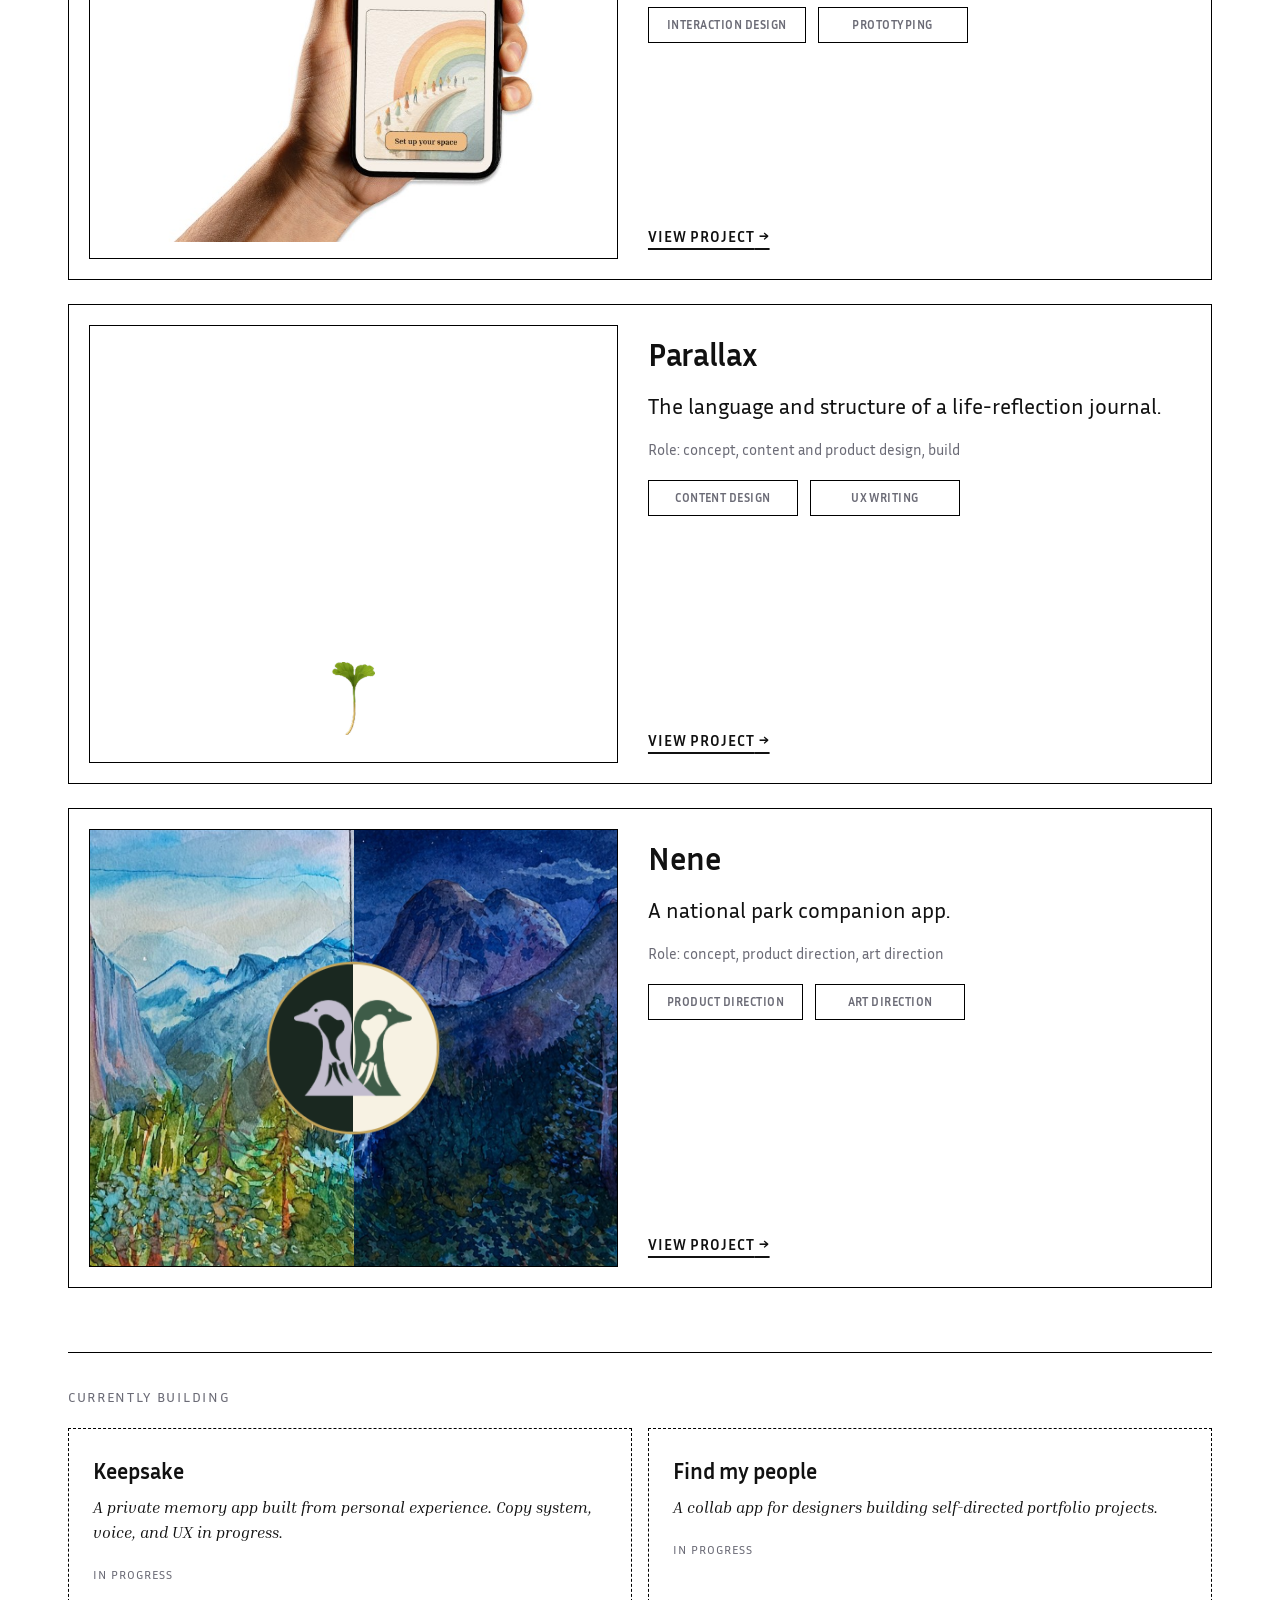
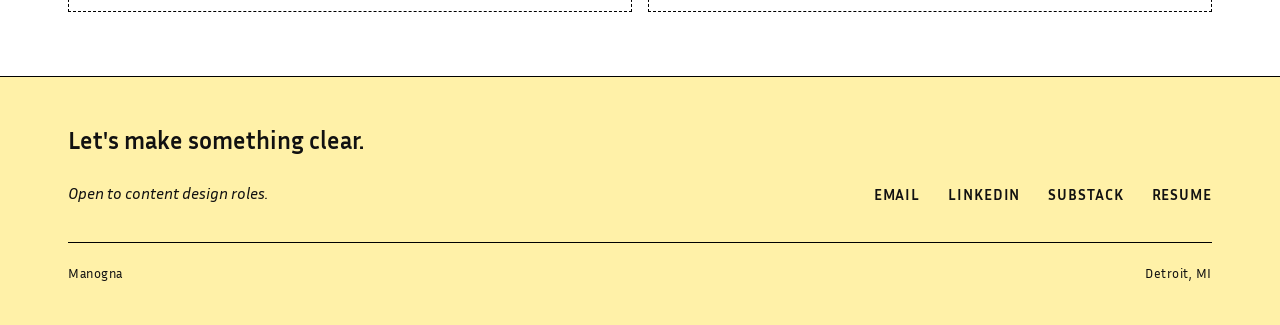
==== commit 5febe837: "Give the header the same butter yellow as the footer Co-Authored-By: Claude Opus 5.5 <noreply@anthro" ====
--- a/index.html
+++ b/index.html
@@ -4,7 +4,7 @@
     <meta charset="UTF-8">
     <meta name="viewport" content="width=device-width, initial-scale=1.0">
     <title>Manogna | Content designer</title>
-    <link rel="stylesheet" href="styles.css?v=34">
+    <link rel="stylesheet" href="styles.css?v=35">
   </head>
   <body class="home">
     <header class="nav">
--- a/styles.css
+++ b/styles.css
@@ -44,7 +44,7 @@
   --muted:       #6b6b76;   /* captions, tags */
   --indigo:      #002668;   /* accent: links, hover, focus rings */
   --placeholder: #d9d9d9;   /* empty image slots */
-  --sun:         #fff1a8;   /* footer, soft butter yellow */
+  --sun:         #fff1a8;   /* header and footer, soft butter yellow */
 
   --border:      1px solid var(--black);
   --border-bold: 2px solid var(--black);
@@ -103,7 +103,7 @@
 
 /* ─── Header ─── */
 .nav {
-  background: var(--bg);
+  background: var(--sun);
   color: var(--ink);
   display: flex;
   align-items: center;
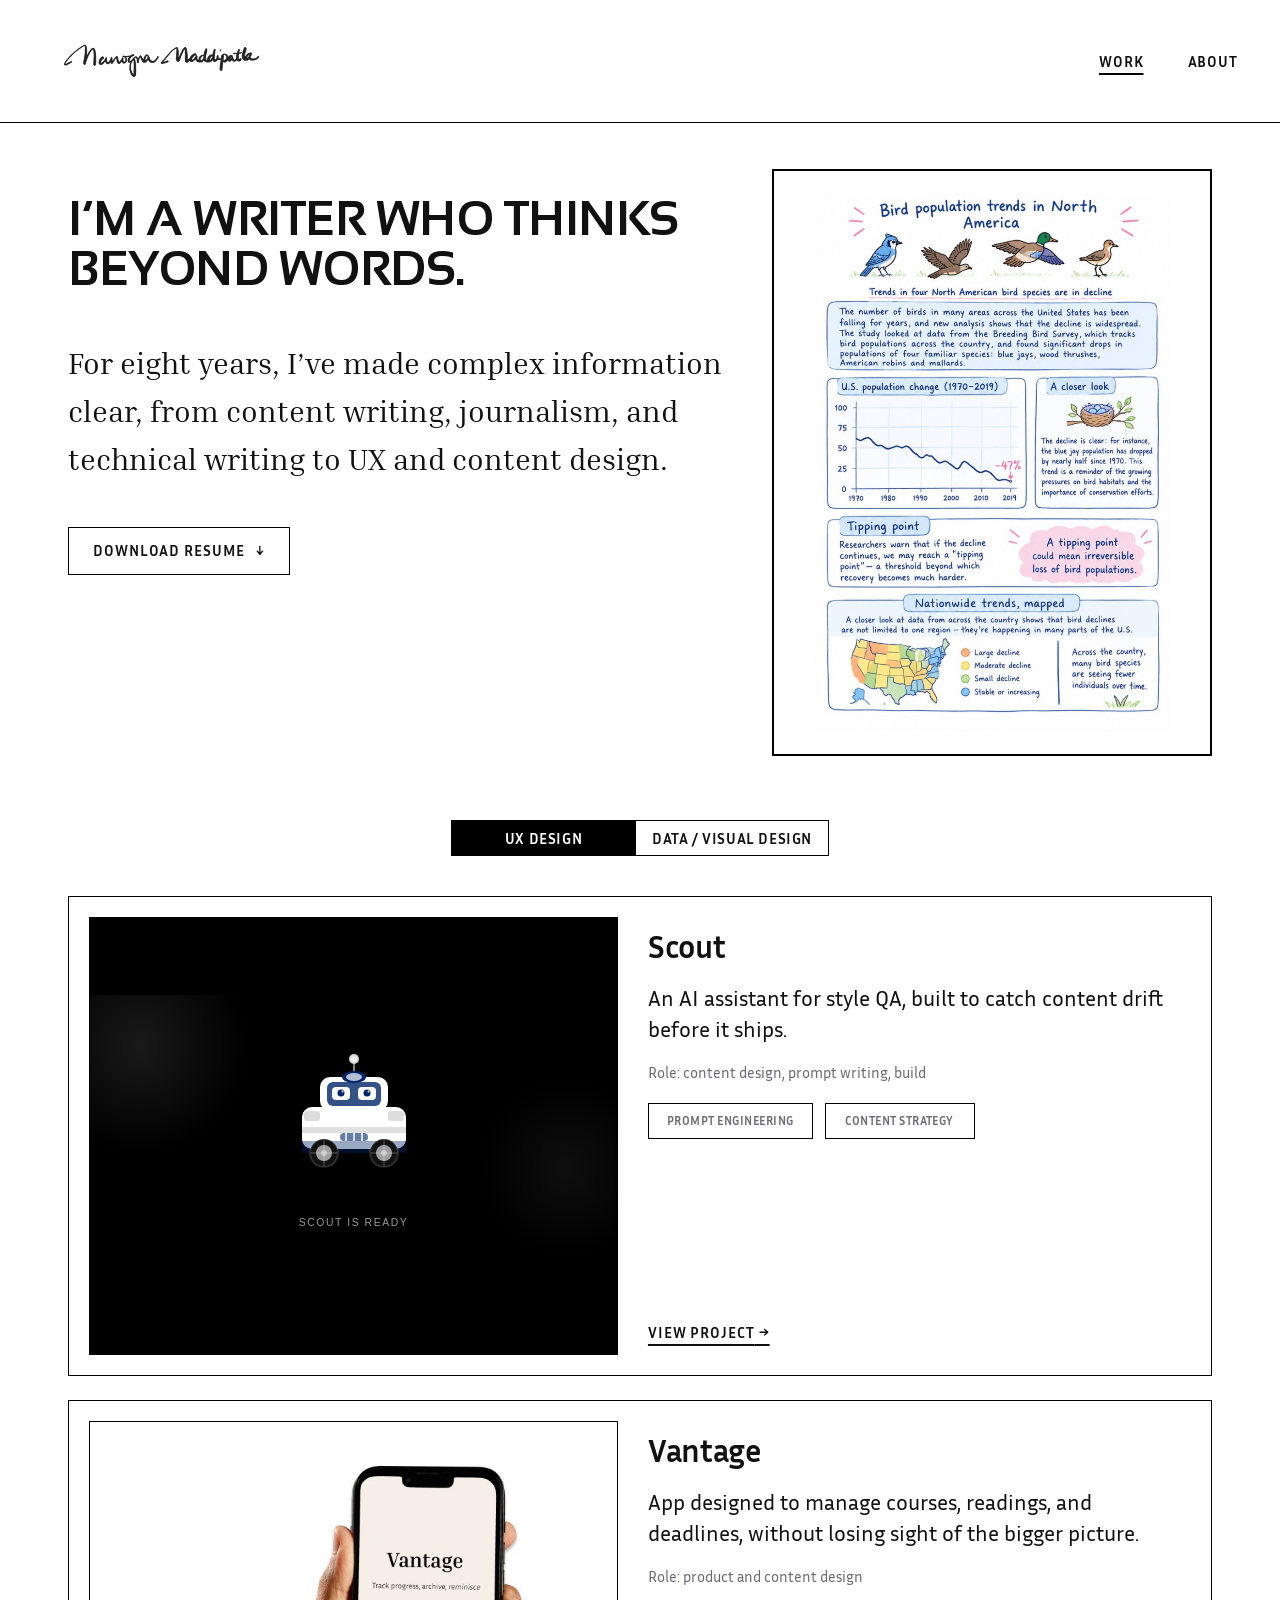
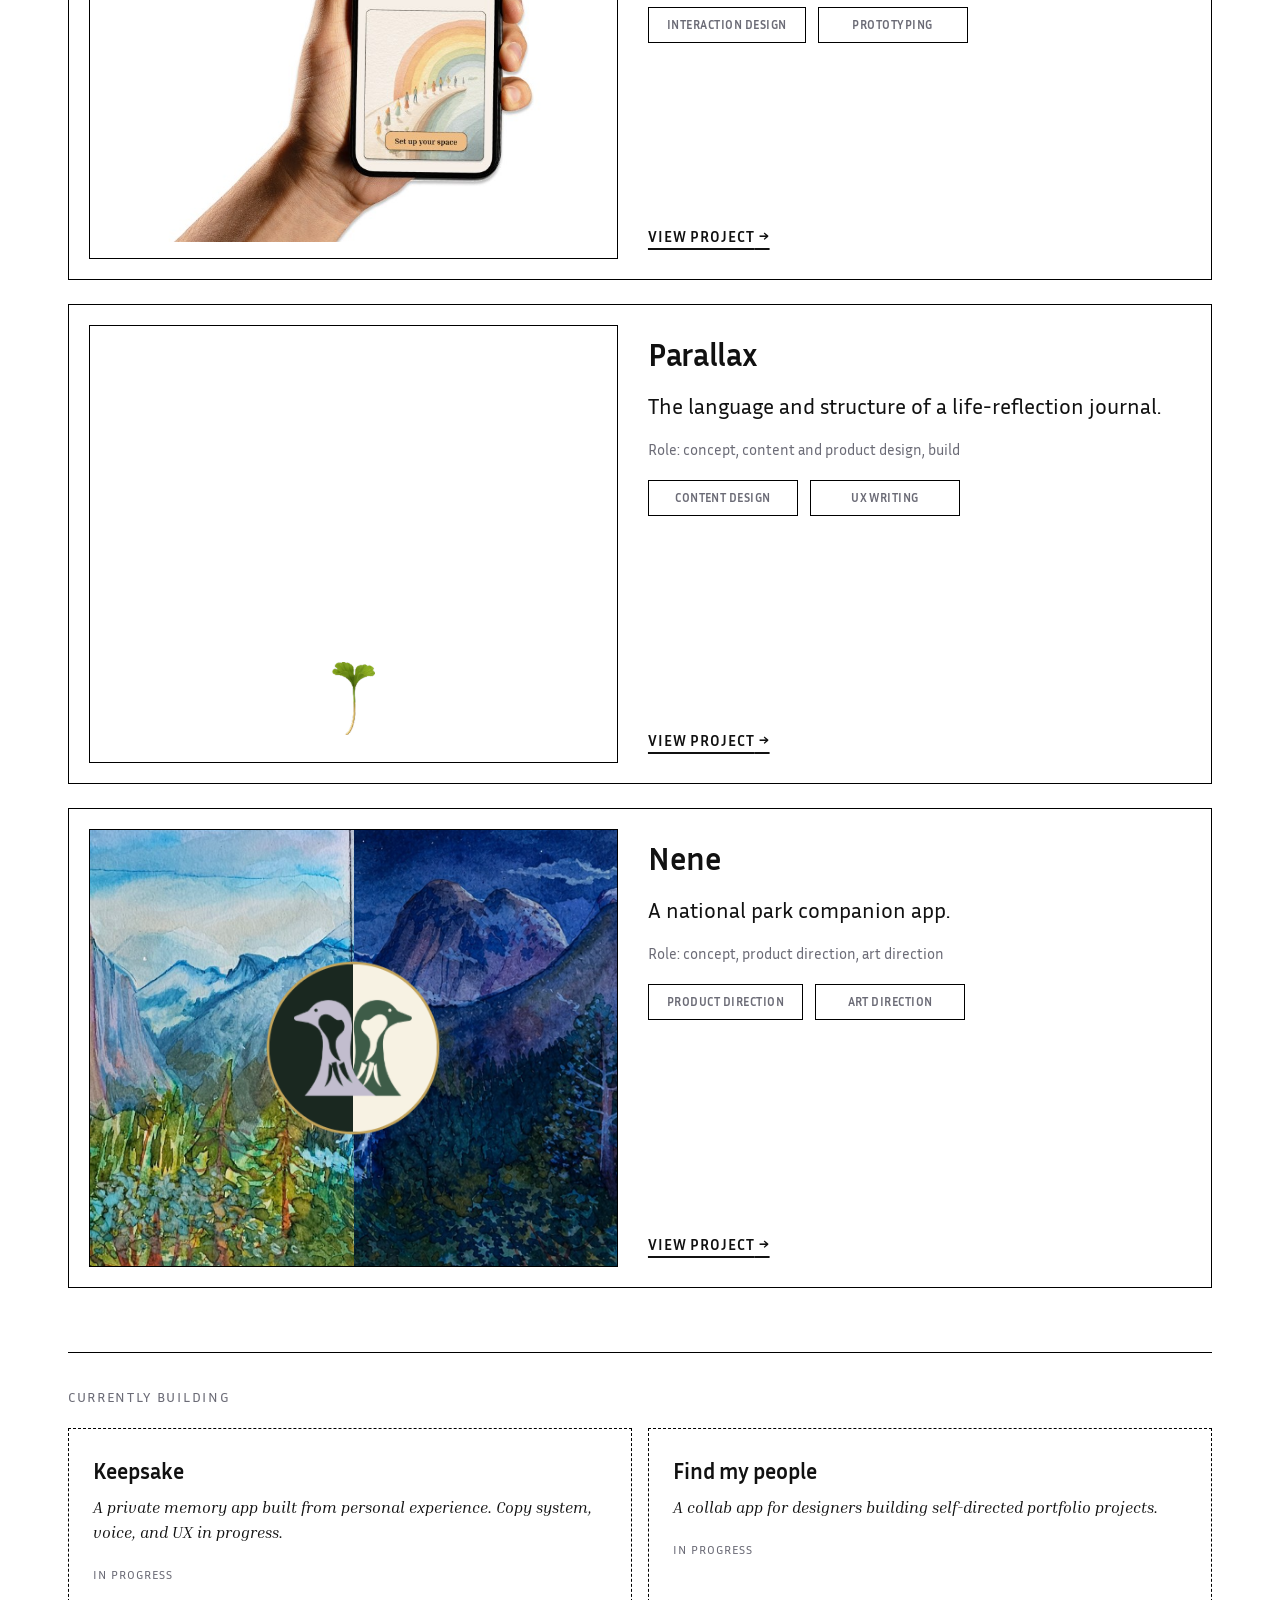
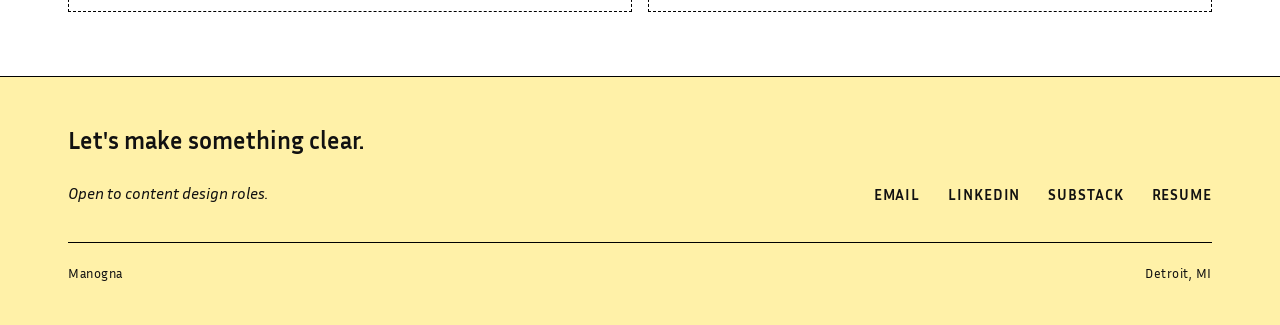
==== commit e0775525: "Return the header to white Reverts the butter yellow header; the footer keeps its yellow.  Co-Author" ====
--- a/index.html
+++ b/index.html
@@ -4,7 +4,7 @@
     <meta charset="UTF-8">
     <meta name="viewport" content="width=device-width, initial-scale=1.0">
     <title>Manogna | Content designer</title>
-    <link rel="stylesheet" href="styles.css?v=35">
+    <link rel="stylesheet" href="styles.css?v=36">
   </head>
   <body class="home">
     <header class="nav">
--- a/styles.css
+++ b/styles.css
@@ -44,7 +44,7 @@
   --muted:       #6b6b76;   /* captions, tags */
   --indigo:      #002668;   /* accent: links, hover, focus rings */
   --placeholder: #d9d9d9;   /* empty image slots */
-  --sun:         #fff1a8;   /* header and footer, soft butter yellow */
+  --sun:         #fff1a8;   /* footer, soft butter yellow */
 
   --border:      1px solid var(--black);
   --border-bold: 2px solid var(--black);
@@ -103,7 +103,7 @@
 
 /* ─── Header ─── */
 .nav {
-  background: var(--sun);
+  background: var(--bg);
   color: var(--ink);
   display: flex;
   align-items: center;
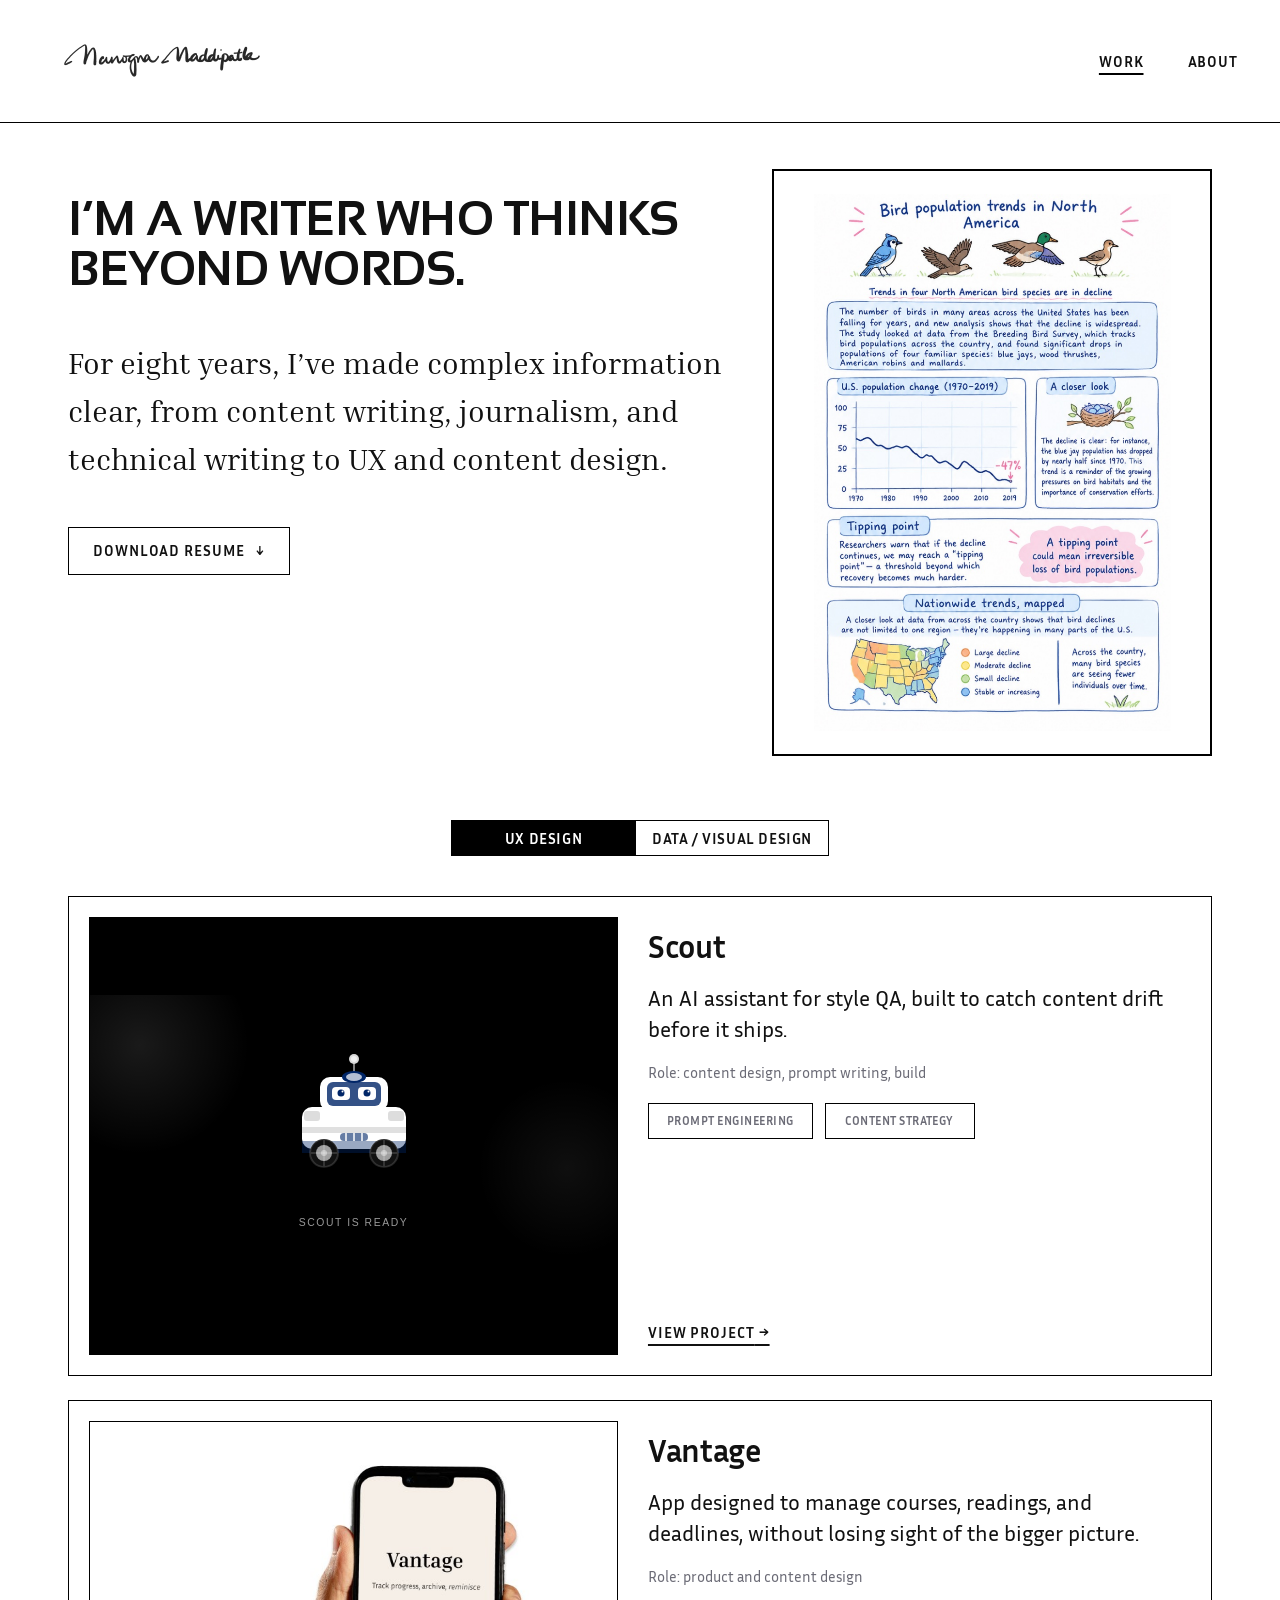
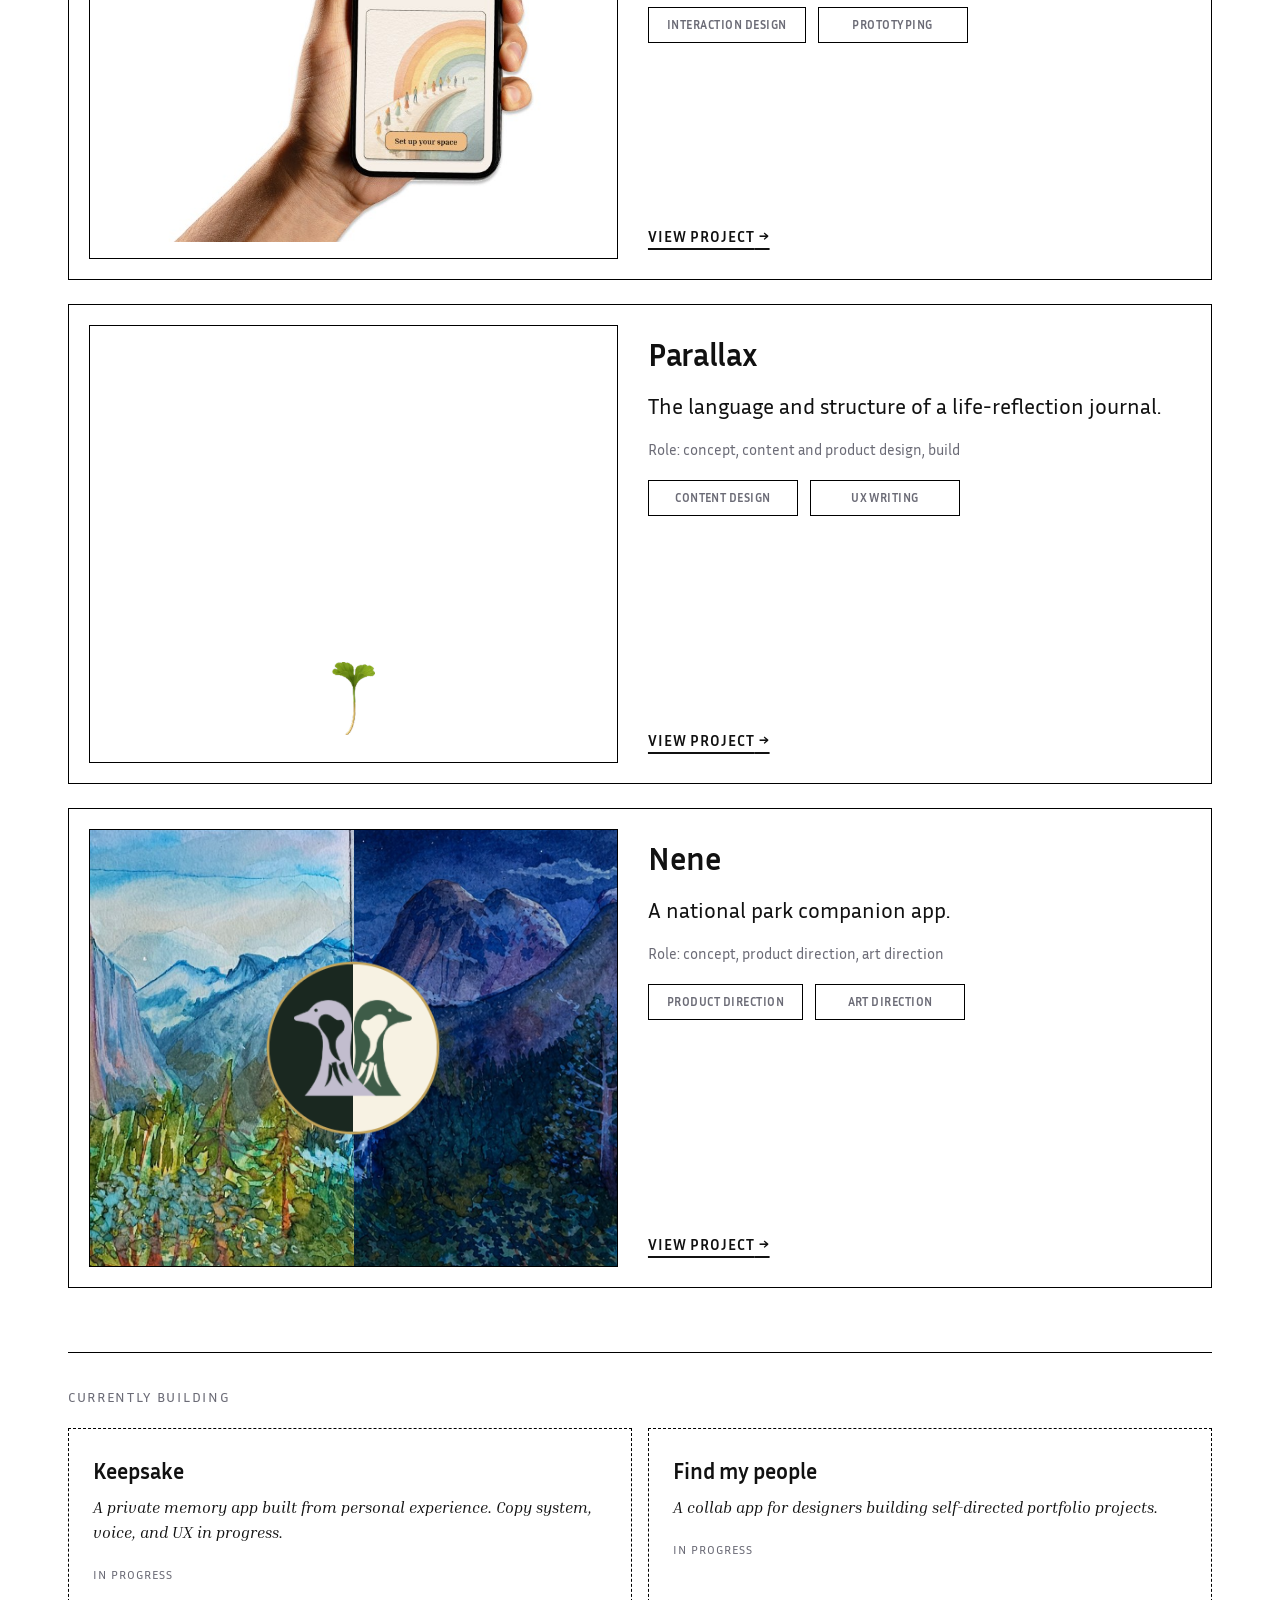
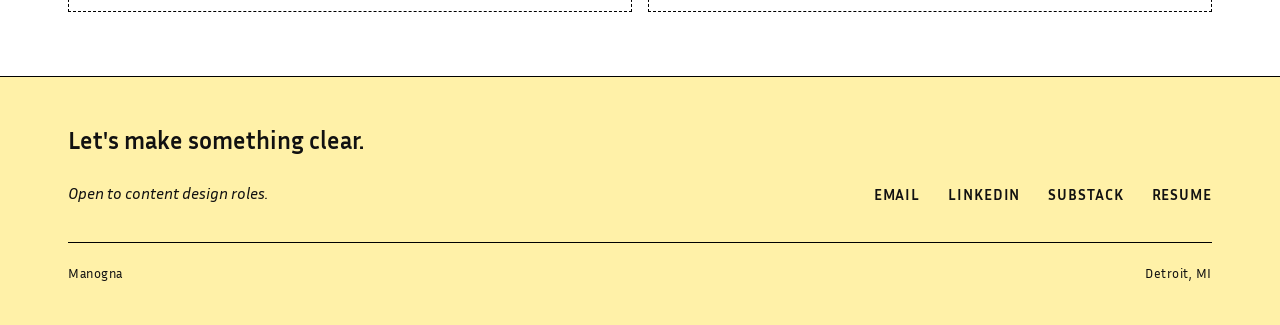
==== commit 61788fd8: "Frame case study design decisions like the home page cards Each design decision row gets a 1px black" ====
--- a/index.html
+++ b/index.html
@@ -4,7 +4,7 @@
     <meta charset="UTF-8">
     <meta name="viewport" content="width=device-width, initial-scale=1.0">
     <title>Manogna | Content designer</title>
-    <link rel="stylesheet" href="styles.css?v=36">
+    <link rel="stylesheet" href="styles.css?v=37">
   </head>
   <body class="home">
     <header class="nav">
--- a/styles.css
+++ b/styles.css
@@ -1068,9 +1068,14 @@
 }
 
 /* Design decision zigzag: text beside a screen panel, panels meet at corners */
+/* Bordered like the home page project cards: an outer frame, the screen inset with its own border */
 .decision-feature {
   display: grid;
   grid-template-columns: 1fr 1fr;
+  gap: 20px;
+  padding: 20px;
+  border: var(--border);
+  margin-bottom: 24px;
 }
 
 .decision-feature.is-flipped .decision-text {
@@ -1102,7 +1107,7 @@
 
 .decision-screen {
   background: var(--bg);
-  border: none;
+  border: var(--border);
   border-radius: var(--radius);
   aspect-ratio: 1;
   align-items: flex-end;
@@ -1173,7 +1178,9 @@
 @media (max-width: 720px) {
   .decision-feature {
     grid-template-columns: 1fr;
-    margin-bottom: 40px;
+    gap: 0;
+    padding: 14px;
+    margin-bottom: 20px;
   }
 
   .decision-feature.is-flipped .decision-text {
@@ -1181,7 +1188,7 @@
   }
 
   .decision-text {
-    padding: 0 0 20px;
+    padding: 6px 6px 20px;
   }
 
   .decision-text .decision-body {
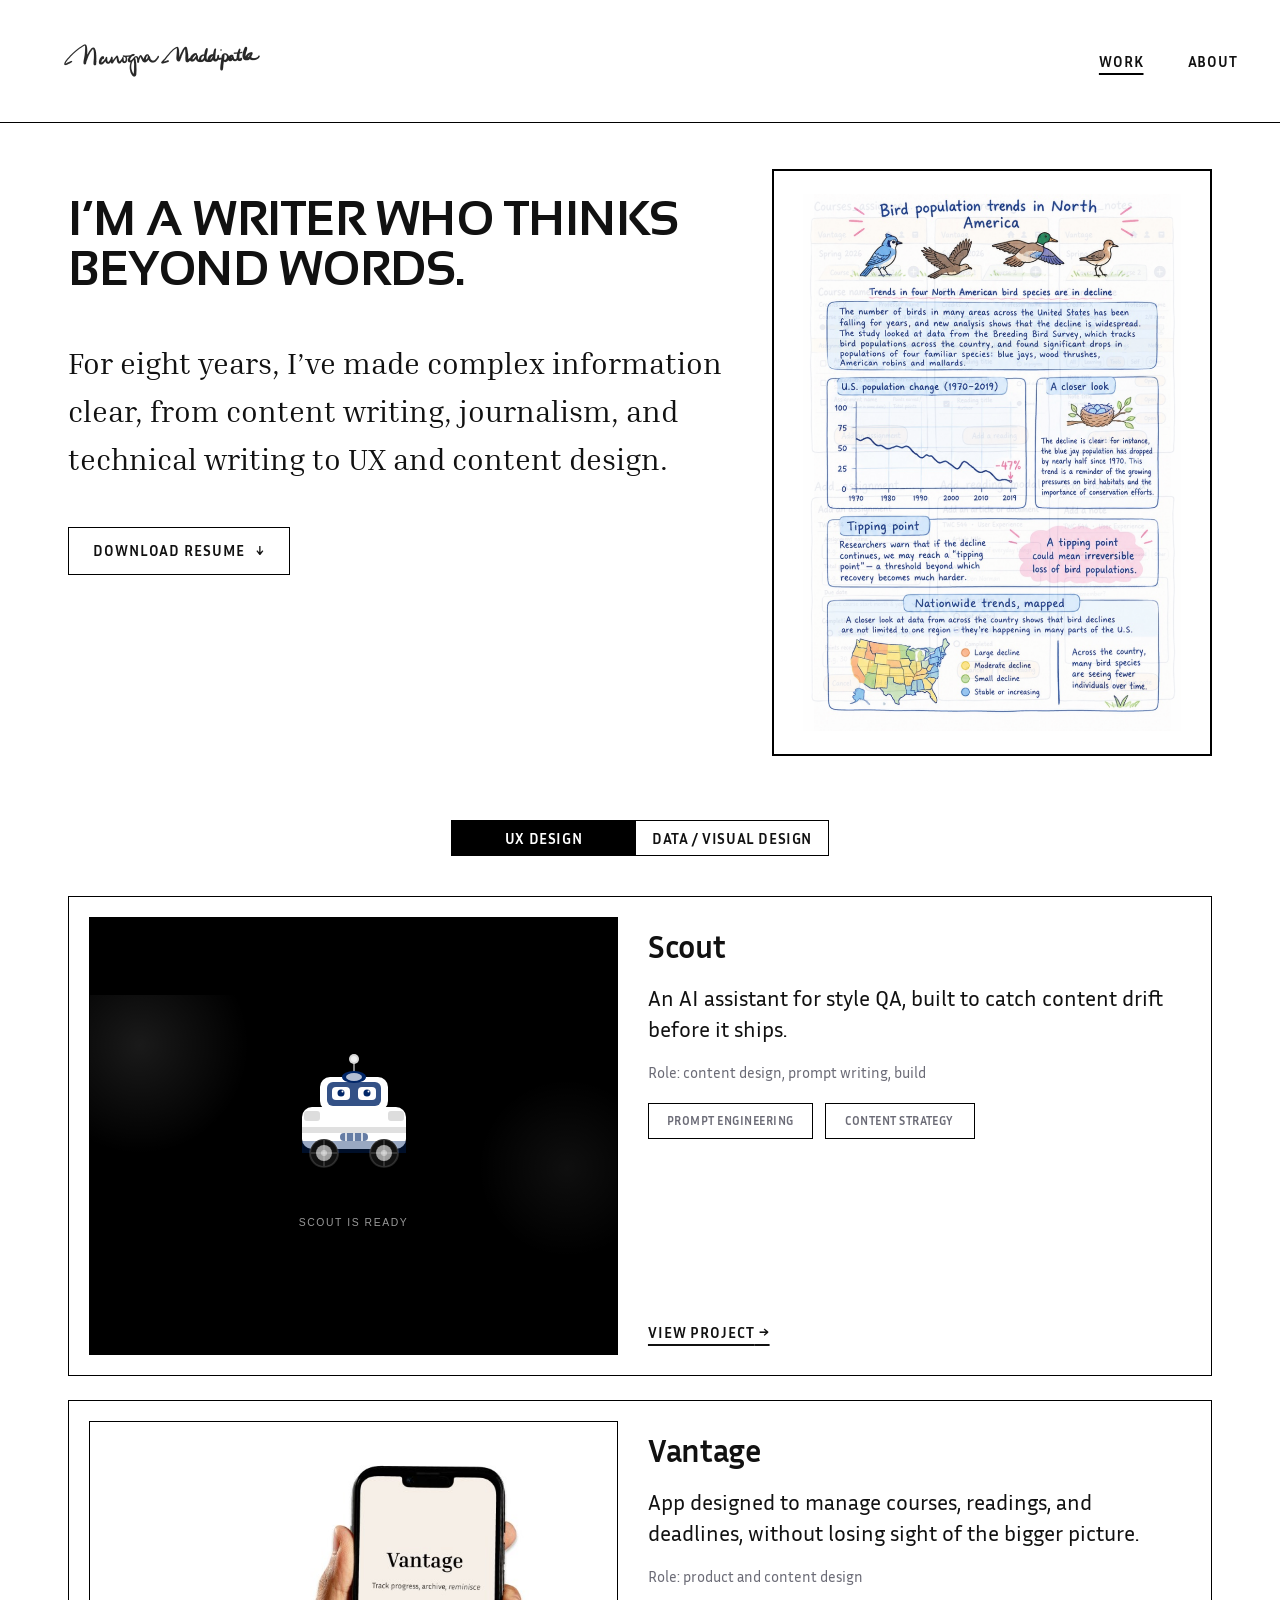
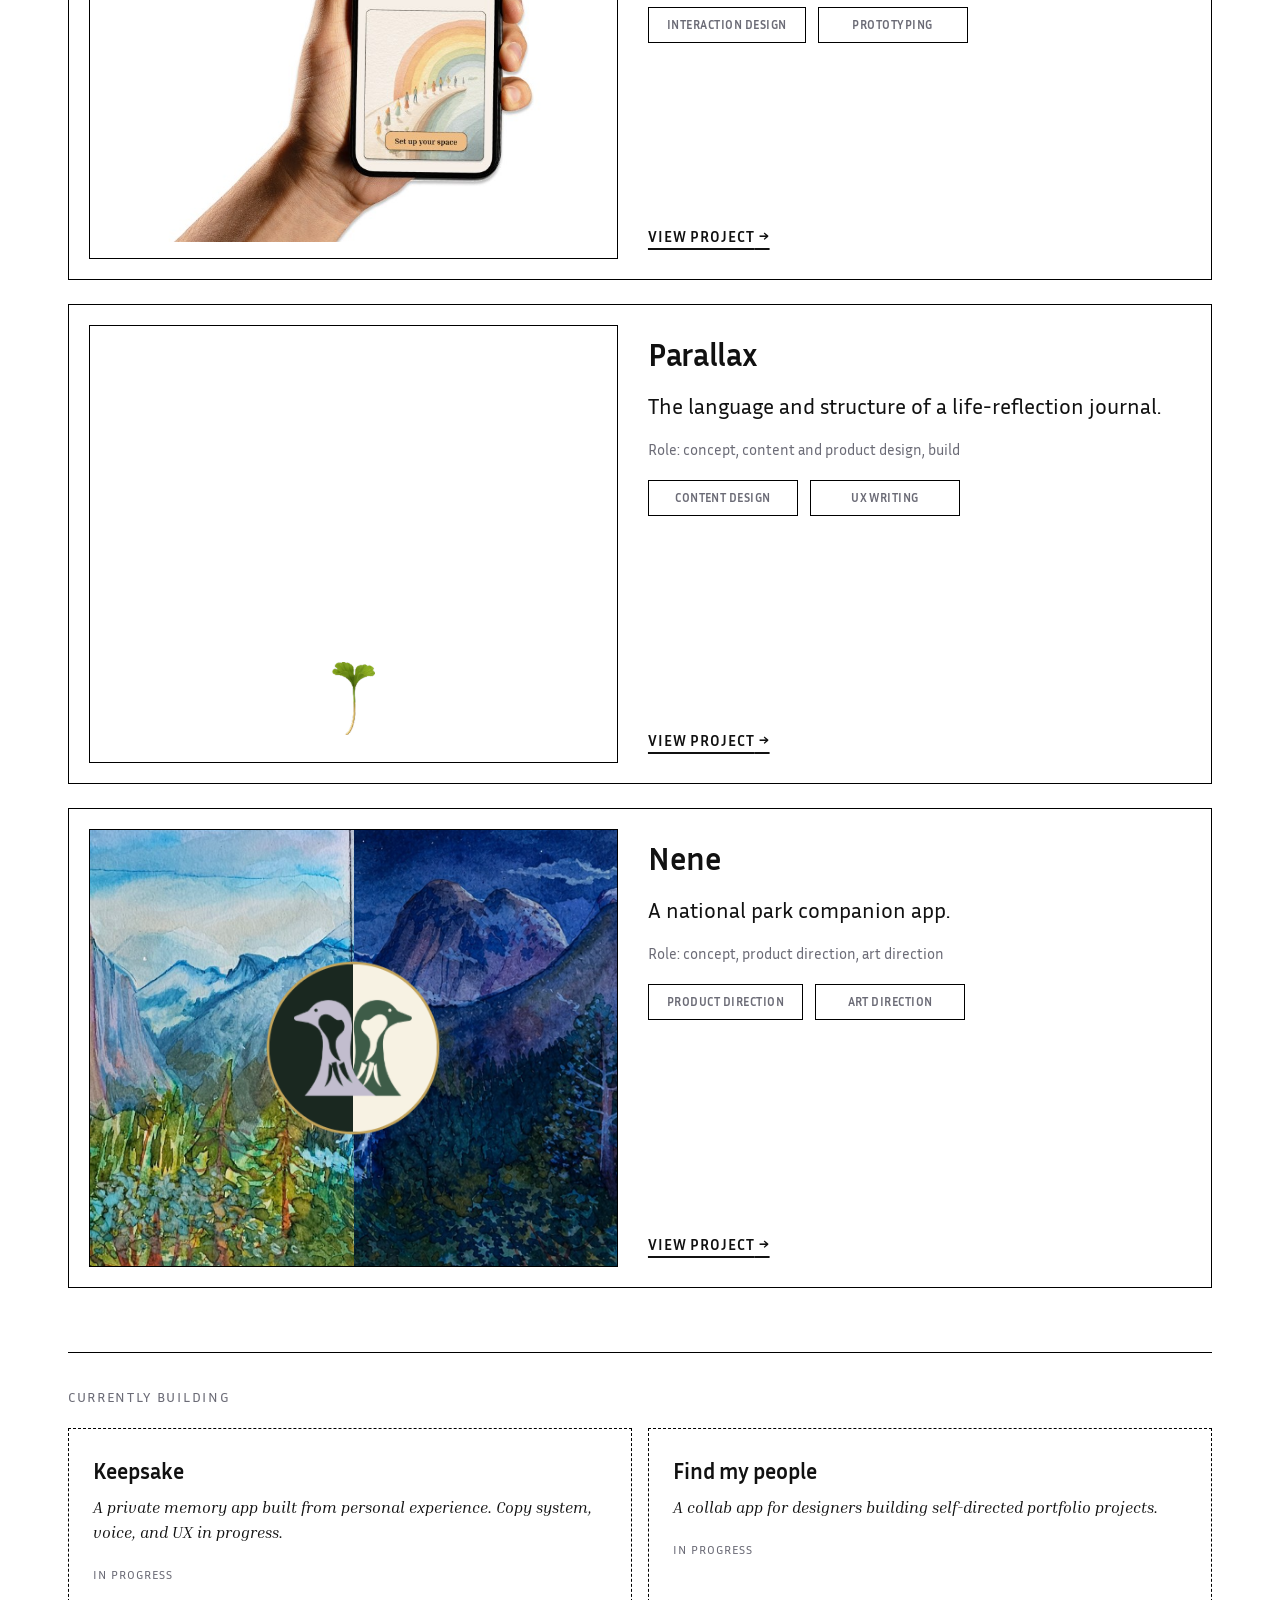
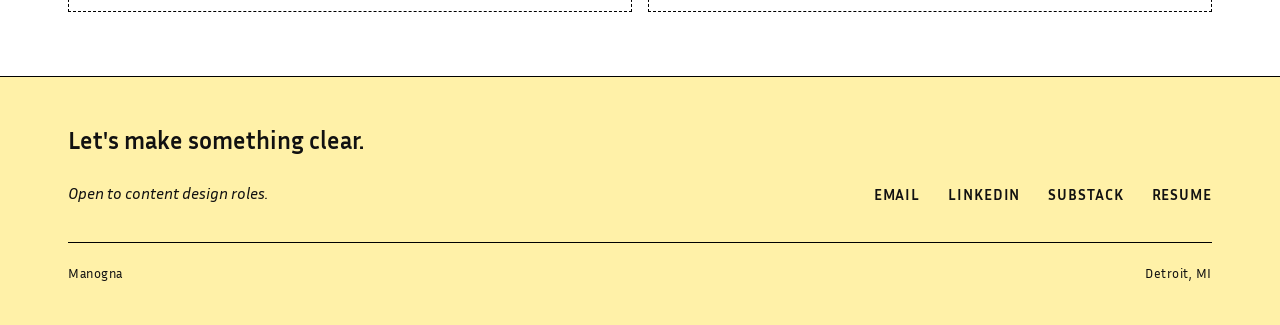
==== commit 090778b9: "Use butter yellow behind the Scout hero animation Co-Authored-By: Claude Opus 5.5 <noreply@anthropic" ====
--- a/index.html
+++ b/index.html
@@ -4,7 +4,7 @@
     <meta charset="UTF-8">
     <meta name="viewport" content="width=device-width, initial-scale=1.0">
     <title>Manogna | Content designer</title>
-    <link rel="stylesheet" href="styles.css?v=37">
+    <link rel="stylesheet" href="styles.css?v=38">
   </head>
   <body class="home">
     <header class="nav">
--- a/styles.css
+++ b/styles.css
@@ -912,6 +912,11 @@
   height: auto;
 }
 
+/* Butter yellow behind an embed, matching the footer */
+.case-hero-image.is-sun {
+  background: var(--sun);
+}
+
 .case-hero-image .img-placeholder {
   font-size: 12px;
   letter-spacing: 0.08em;
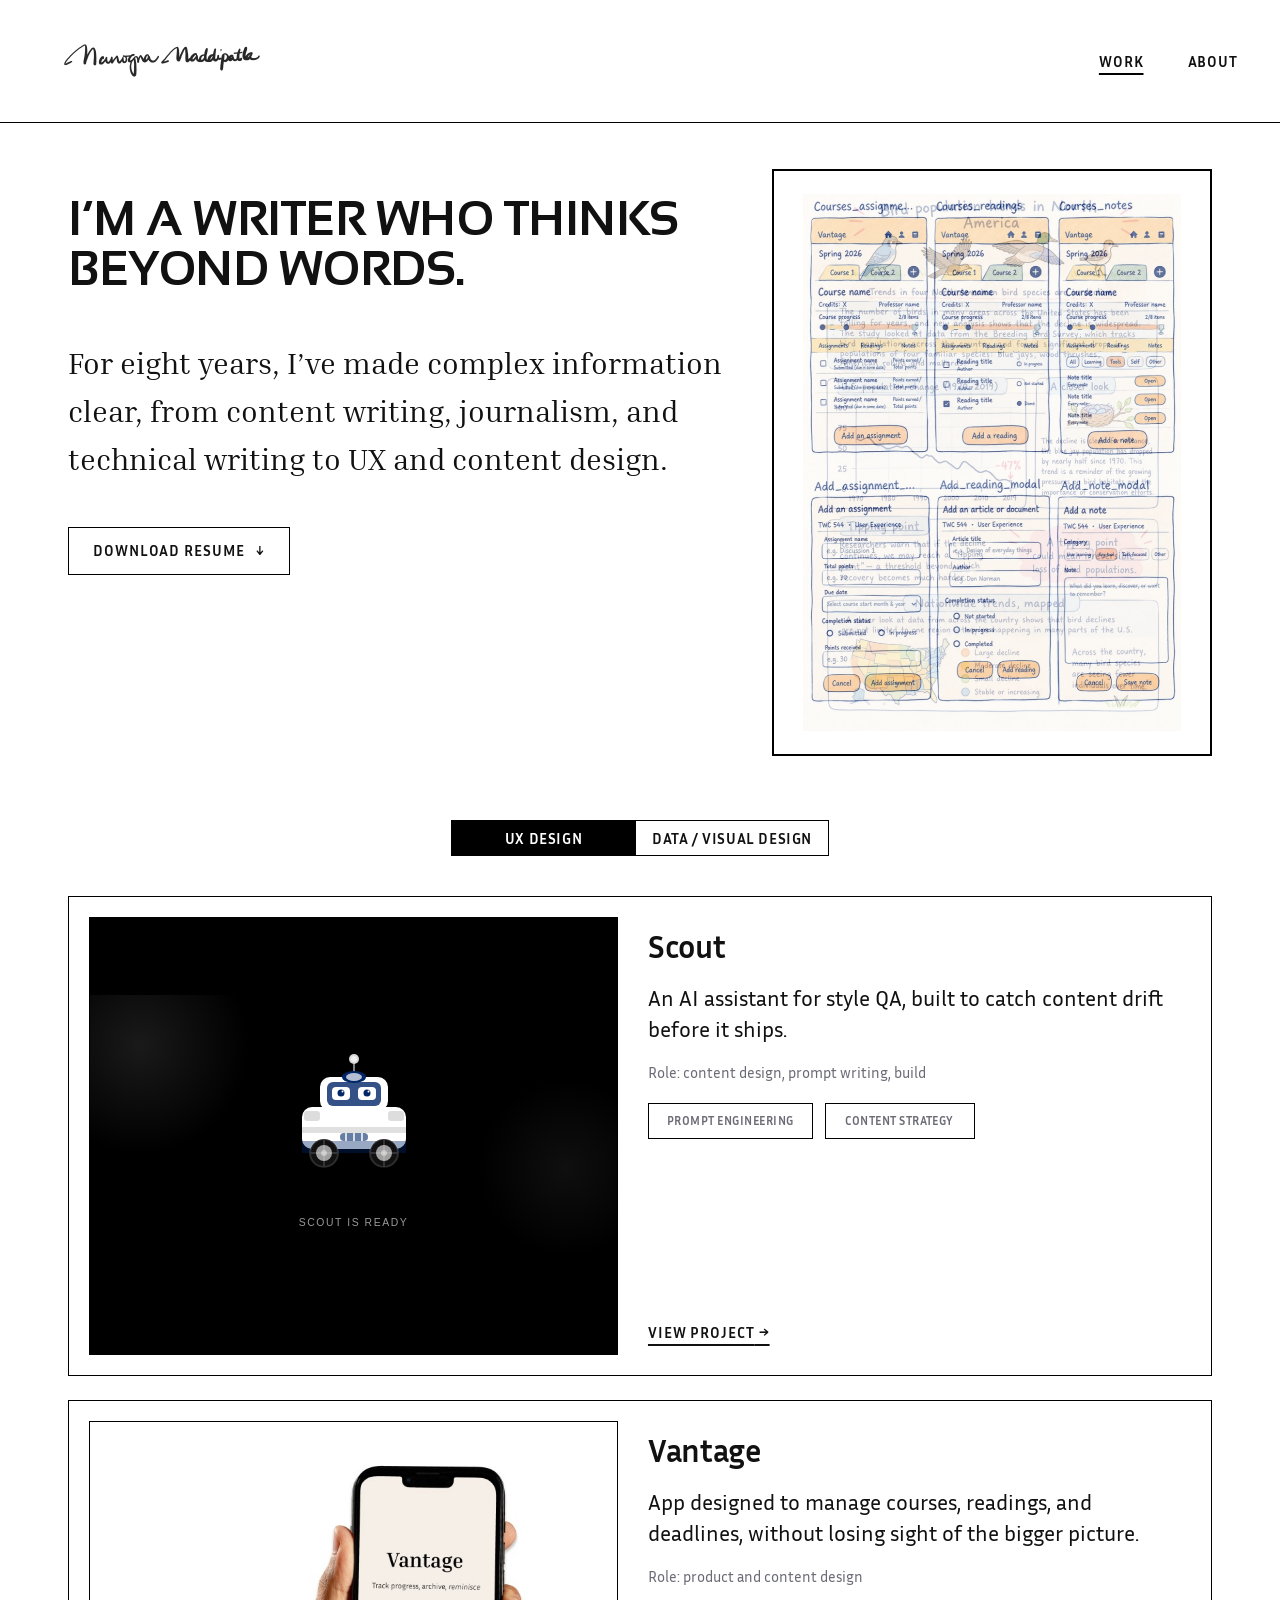
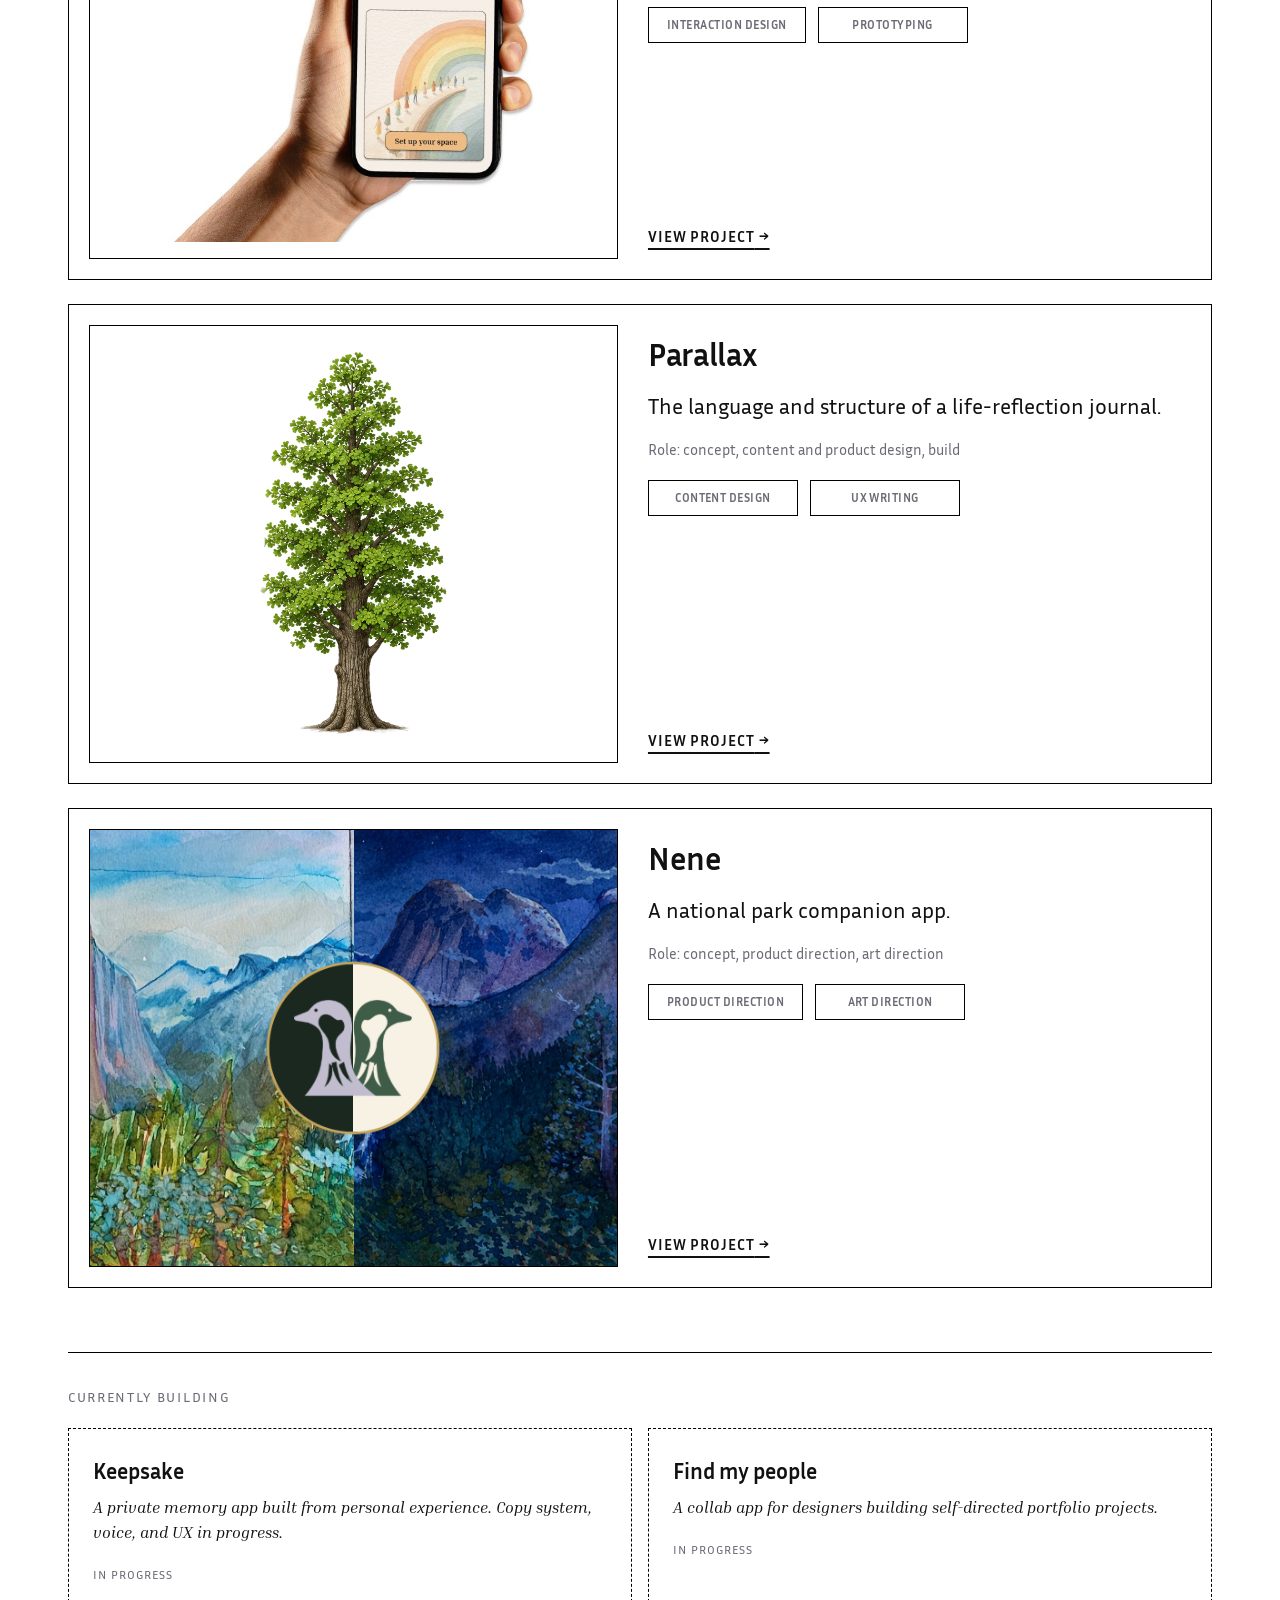
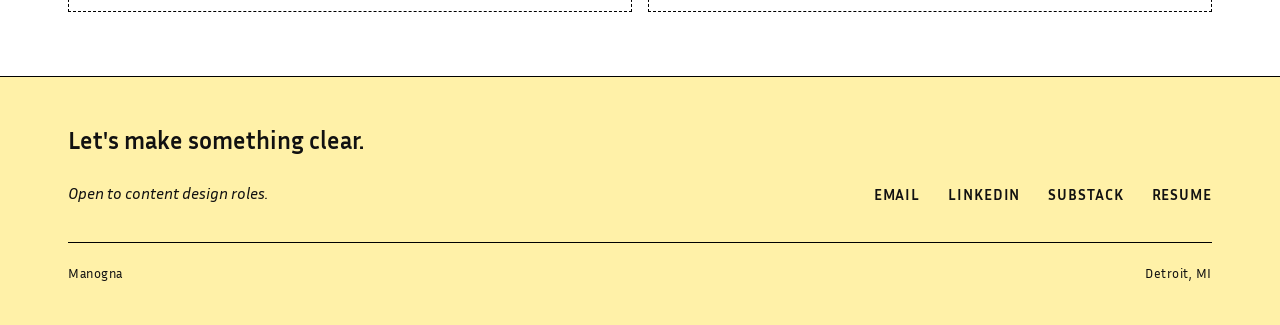
==== commit 2f939c2a: "Play the Scout and Parallax previews only on hover Scout's mascot rests still and animates while its" ====
--- a/index.html
+++ b/index.html
@@ -87,14 +87,14 @@
             class="project-media tree-grow"
             id="tree-grow"
             role="img"
-            aria-label="A ginkgo tree grows from a seedling to full height"
+            aria-label="A full-grown ginkgo tree. On hover it grows from a seedling to full height"
           >
-            <img src="Assets/parallax-tree/stage-0.webp" alt="" class="is-on" loading="lazy">
+            <img src="Assets/parallax-tree/stage-0.webp" alt="" loading="lazy">
             <img src="Assets/parallax-tree/stage-1.webp" alt="" loading="lazy">
             <img src="Assets/parallax-tree/stage-2.webp" alt="" loading="lazy">
             <img src="Assets/parallax-tree/stage-3.webp" alt="" loading="lazy">
             <img src="Assets/parallax-tree/stage-4.webp" alt="" loading="lazy">
-            <img src="Assets/parallax-tree/stage-5.webp" alt="" loading="lazy">
+            <img src="Assets/parallax-tree/stage-5.webp" alt="" class="is-on" loading="lazy">
           </div>
           <div class="project-body">
             <h2 class="project-title">Parallax</h2>
@@ -297,34 +297,47 @@
         }
       })();
 
-      // Parallax card: the ginkgo grows stage by stage, then starts again
+      // Card previews rest on a still frame and play while the card is hovered or focused
+      const reduceMotion = window.matchMedia("(prefers-reduced-motion: reduce)").matches;
+      function playOnHover(card, start, stop) {
+        if (reduceMotion) return;
+        card.addEventListener("mouseenter", start);
+        card.addEventListener("mouseleave", stop);
+        card.addEventListener("focusin", start);
+        card.addEventListener("focusout", stop);
+      }
+
+      // Scout: the mascot embed animates only while its card is active
       (function () {
-        var box = document.getElementById("tree-grow");
-        var stages = box.querySelectorAll("img");
-        var HOLD = [900, 900, 900, 900, 900, 2400]; // ms on each stage
-        var reduce = window.matchMedia("(prefers-reduced-motion: reduce)").matches;
-        var cur = 0, timer = null, visible = false;
+        const frame = document.querySelector('.project-card iframe[src="scout_mascot_card.html"]');
+        const toggle = (on) => () => {
+          const doc = frame.contentDocument;
+          if (doc) doc.documentElement.classList.toggle("is-playing", on);
+        };
+        playOnHover(frame.closest(".project-card"), toggle(true), toggle(false));
+      })();
+
+      // Parallax: shows the full ginkgo; on hover it grows from a seedling, stage by stage
+      (function () {
+        const box = document.getElementById("tree-grow");
+        const stages = box.querySelectorAll("img");
+        const HOLD = [700, 700, 700, 700, 700, 1800]; // ms on each stage
+        const FULL = stages.length - 1;
+        let cur = FULL, timer = null;
 
         function show(n) {
           stages[cur].classList.remove("is-on");
           stages[n].classList.add("is-on");
           cur = n;
         }
-        if (reduce) { show(stages.length - 1); return; }
-
         function tick() {
-          timer = setTimeout(function () {
-            show((cur + 1) % stages.length);
-            tick();
-          }, HOLD[cur]);
-        }
-        // Only run while the card is on screen
-        new IntersectionObserver(function (entries) {
-          var on = entries[0].isIntersecting;
-          if (on && !visible) tick();
-          if (!on) clearTimeout(timer);
-          visible = on;
-        }).observe(box);
+          timer = setTimeout(() => { show((cur + 1) % stages.length); tick(); }, HOLD[cur]);
+        }
+        playOnHover(
+          box.closest(".project-card"),
+          () => { clearTimeout(timer); show(0); tick(); },
+          () => { clearTimeout(timer); show(FULL); }
+        );
       })();
 
       // Project filter: shows only the cards whose data-category matches
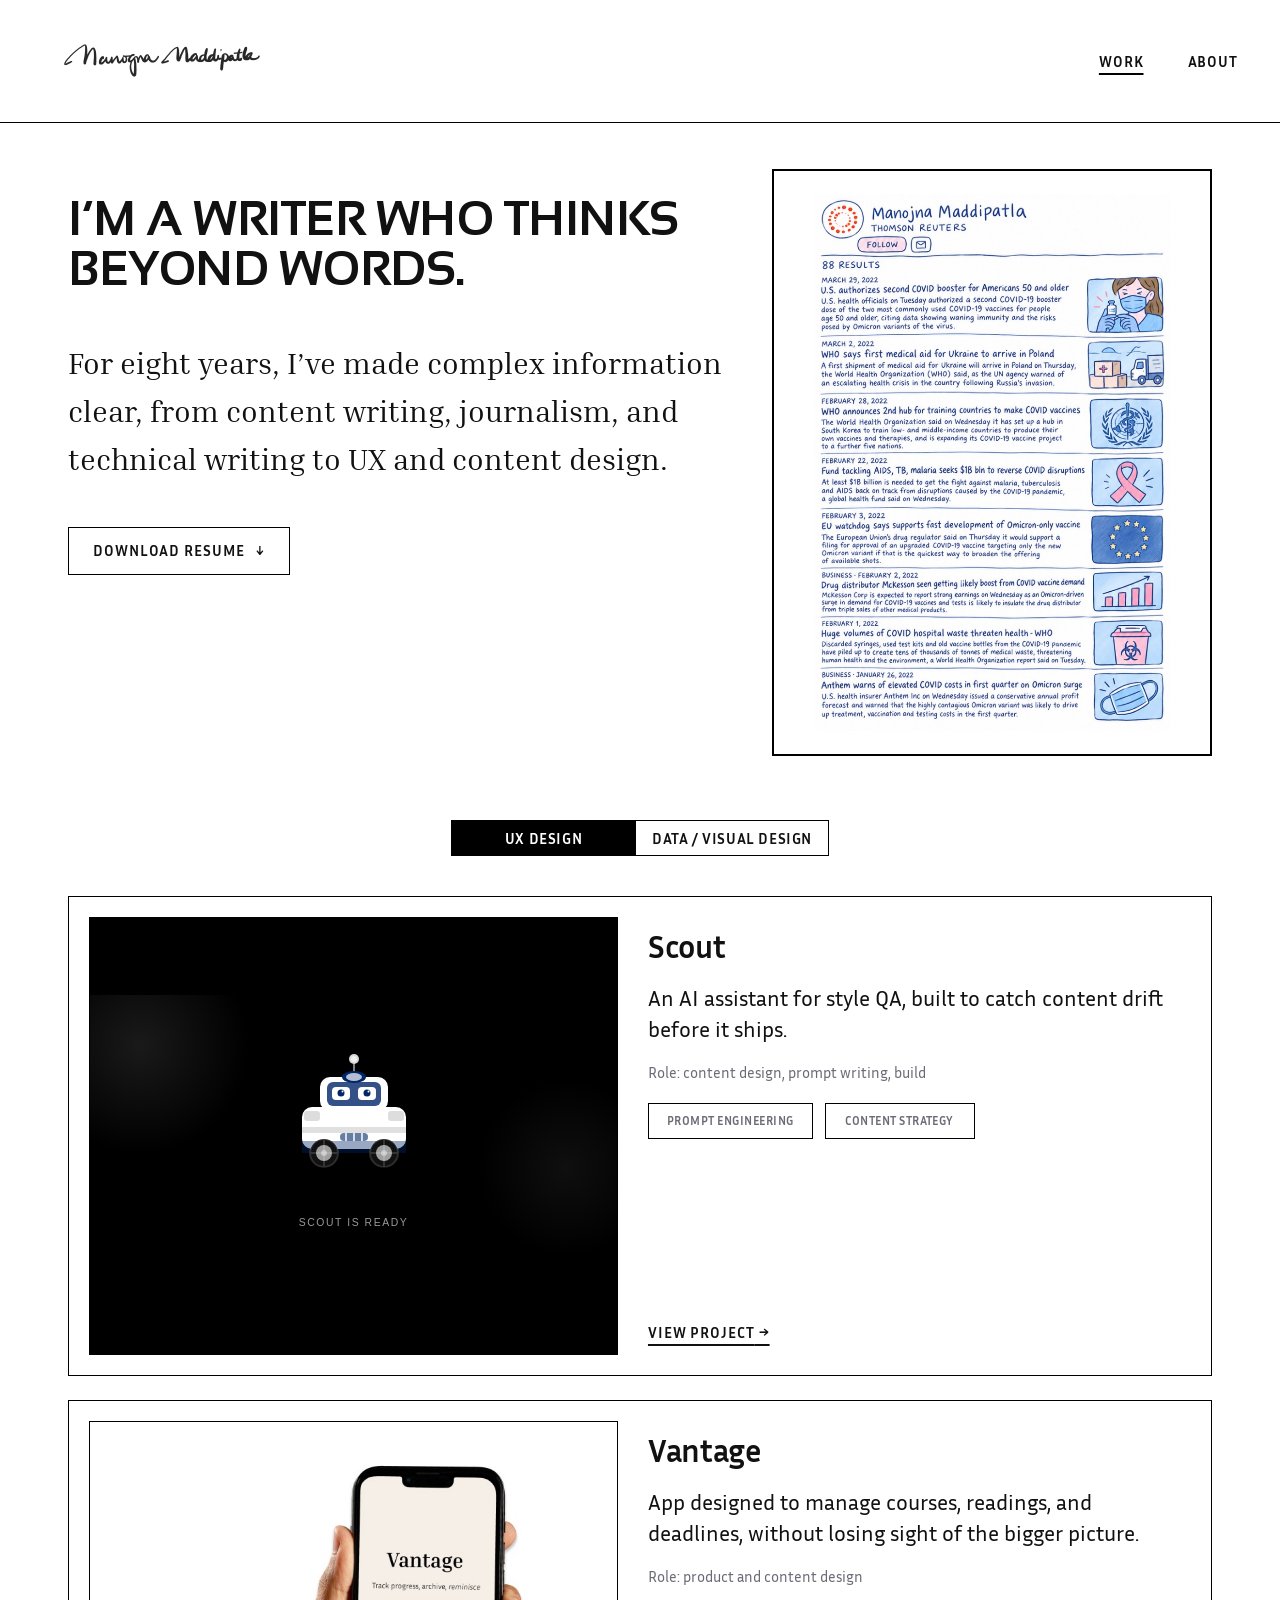
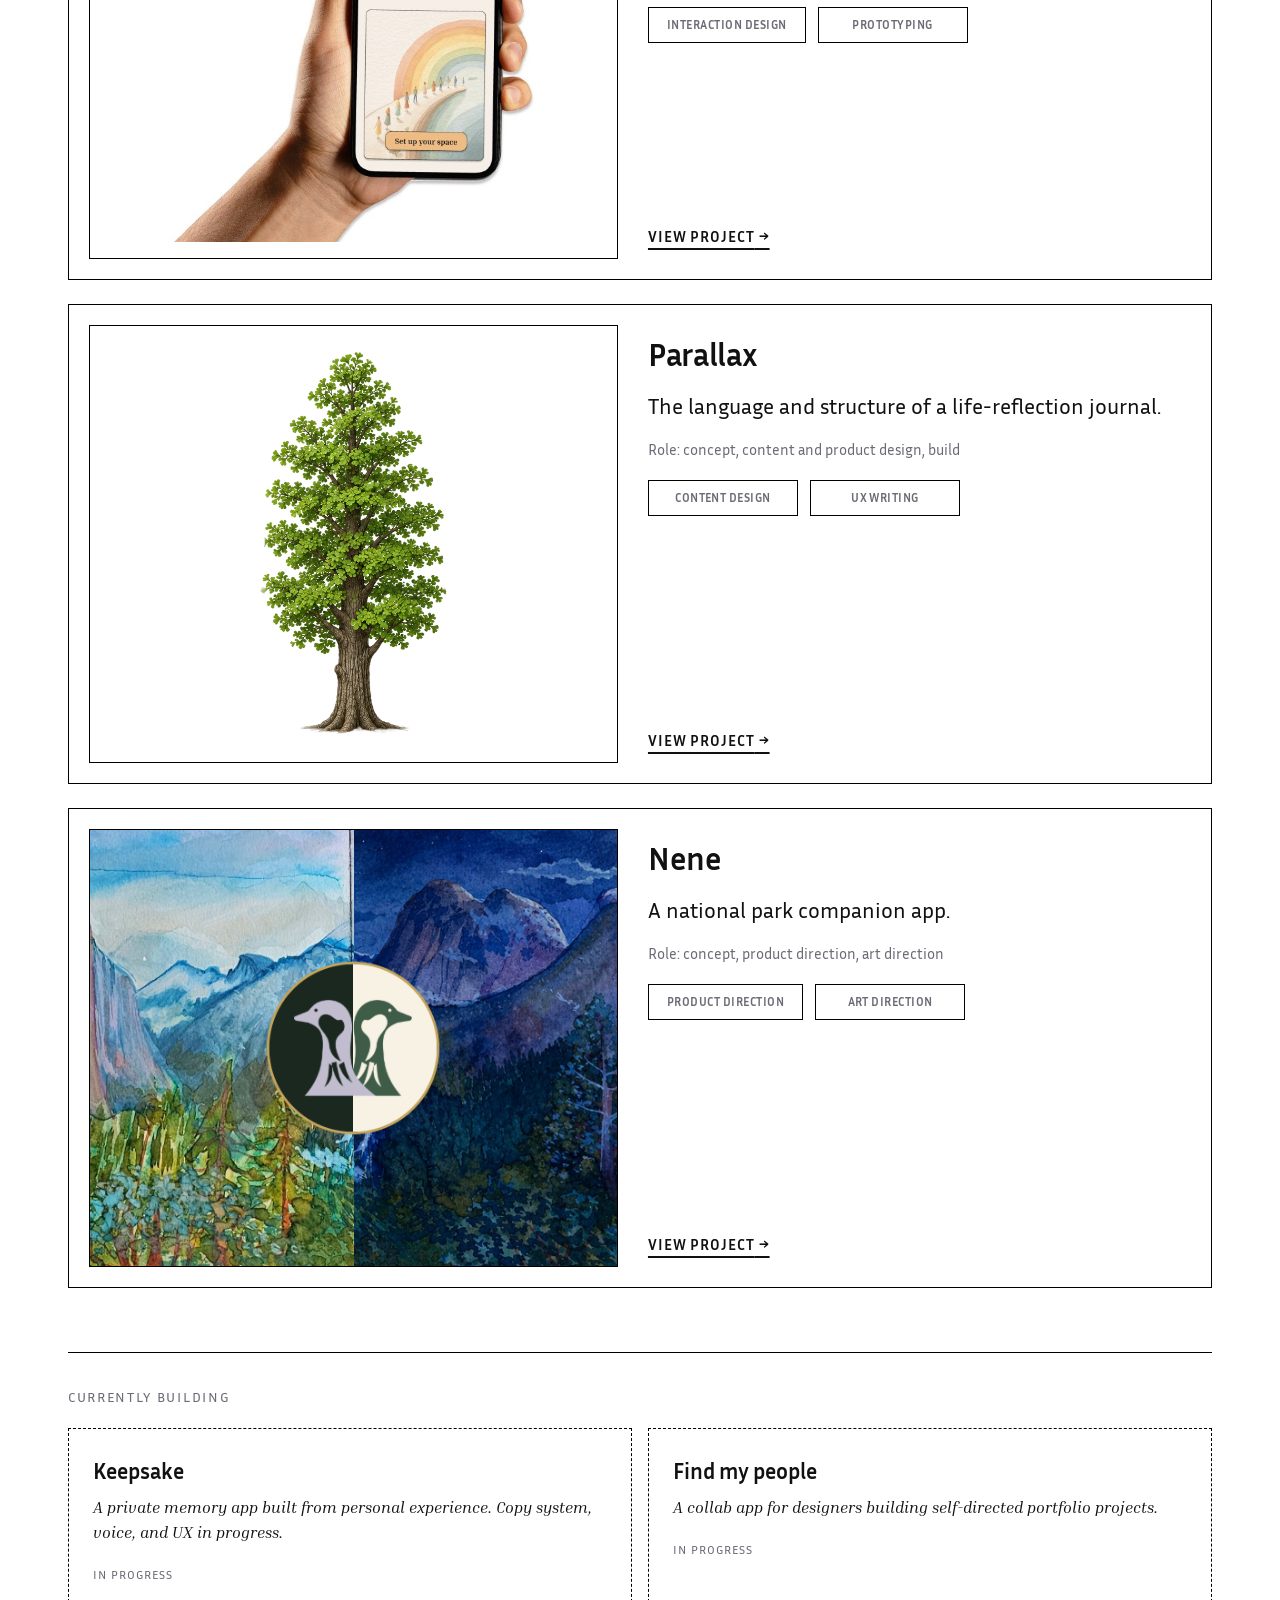
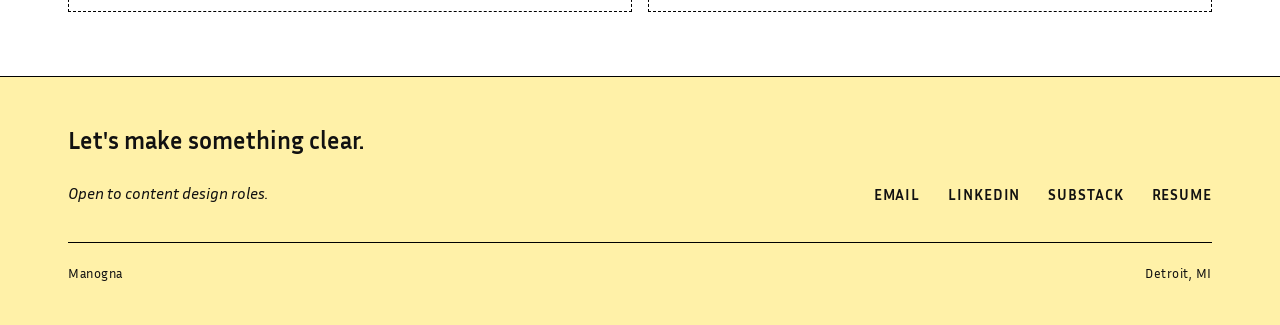
==== commit 9e126ffc: "Reorder the hero card: Reuters, Vantage, then the bird story The slides now live in the card's marku" ====
--- a/index.html
+++ b/index.html
@@ -33,9 +33,13 @@
           class="morph"
           id="morph"
           role="img"
-          aria-label="Rotating samples of my work: a bird population data story, the Vantage app screens, and my Reuters health reporting"
+          aria-label="Rotating samples of my words, design, and data work: my Reuters health reporting, the Vantage app screens, and a bird population data story"
         >
           <canvas></canvas>
+          <!-- Slides, in rotation order; the script draws them onto the canvas -->
+          <img class="morph-slide" src="Assets/hero-reuters.jpg" alt="" hidden>
+          <img class="morph-slide" src="Assets/hero-vantage.jpg" alt="" hidden>
+          <img class="morph-slide" src="Assets/hero-birds.jpg" alt="" hidden>
         </div>
       </section>
 
@@ -218,11 +222,6 @@
     <script>
       // Hero card: crossfades work samples, pauses on hover, still for reduced motion
       (function () {
-        var SRC = [
-          "Assets/hero-birds.jpg",
-          "Assets/hero-vantage.jpg",
-          "Assets/hero-reuters.jpg",
-        ];
         var HOLD = 2400;       // ms each image rests
         var MORPH = 1000;      // ms the fade takes
         var PAD = 0.04;        // white space around each image (fraction of the card)
@@ -250,16 +249,14 @@
           return c;
         }
 
-        var imgs = [], loaded = 0;
-        SRC.forEach(function (src, k) {
-          var im = new Image();
-          im.onload = function () { imgs[k] = im; if (++loaded === SRC.length) go(); };
-          im.onerror = function () { if (++loaded === SRC.length) go(); };
-          im.src = src;
-        });
-
-        function go() {
-          var tiles = imgs.filter(Boolean).map(padded);
+        // Wait for every slide; one that fails to load is left out of the rotation
+        var slides = Array.prototype.slice.call(root.querySelectorAll(".morph-slide"));
+        Promise.all(slides.map(function (img) {
+          return img.decode().then(function () { return img; }, function () { return null; });
+        })).then(function (imgs) { go(imgs.filter(Boolean)); });
+
+        function go(imgs) {
+          var tiles = imgs.map(padded);
           if (!tiles.length) return;
           var g = canvas.getContext("2d");
           if (reduce || tiles.length < 2) { g.drawImage(tiles[0], 0, 0); return; }
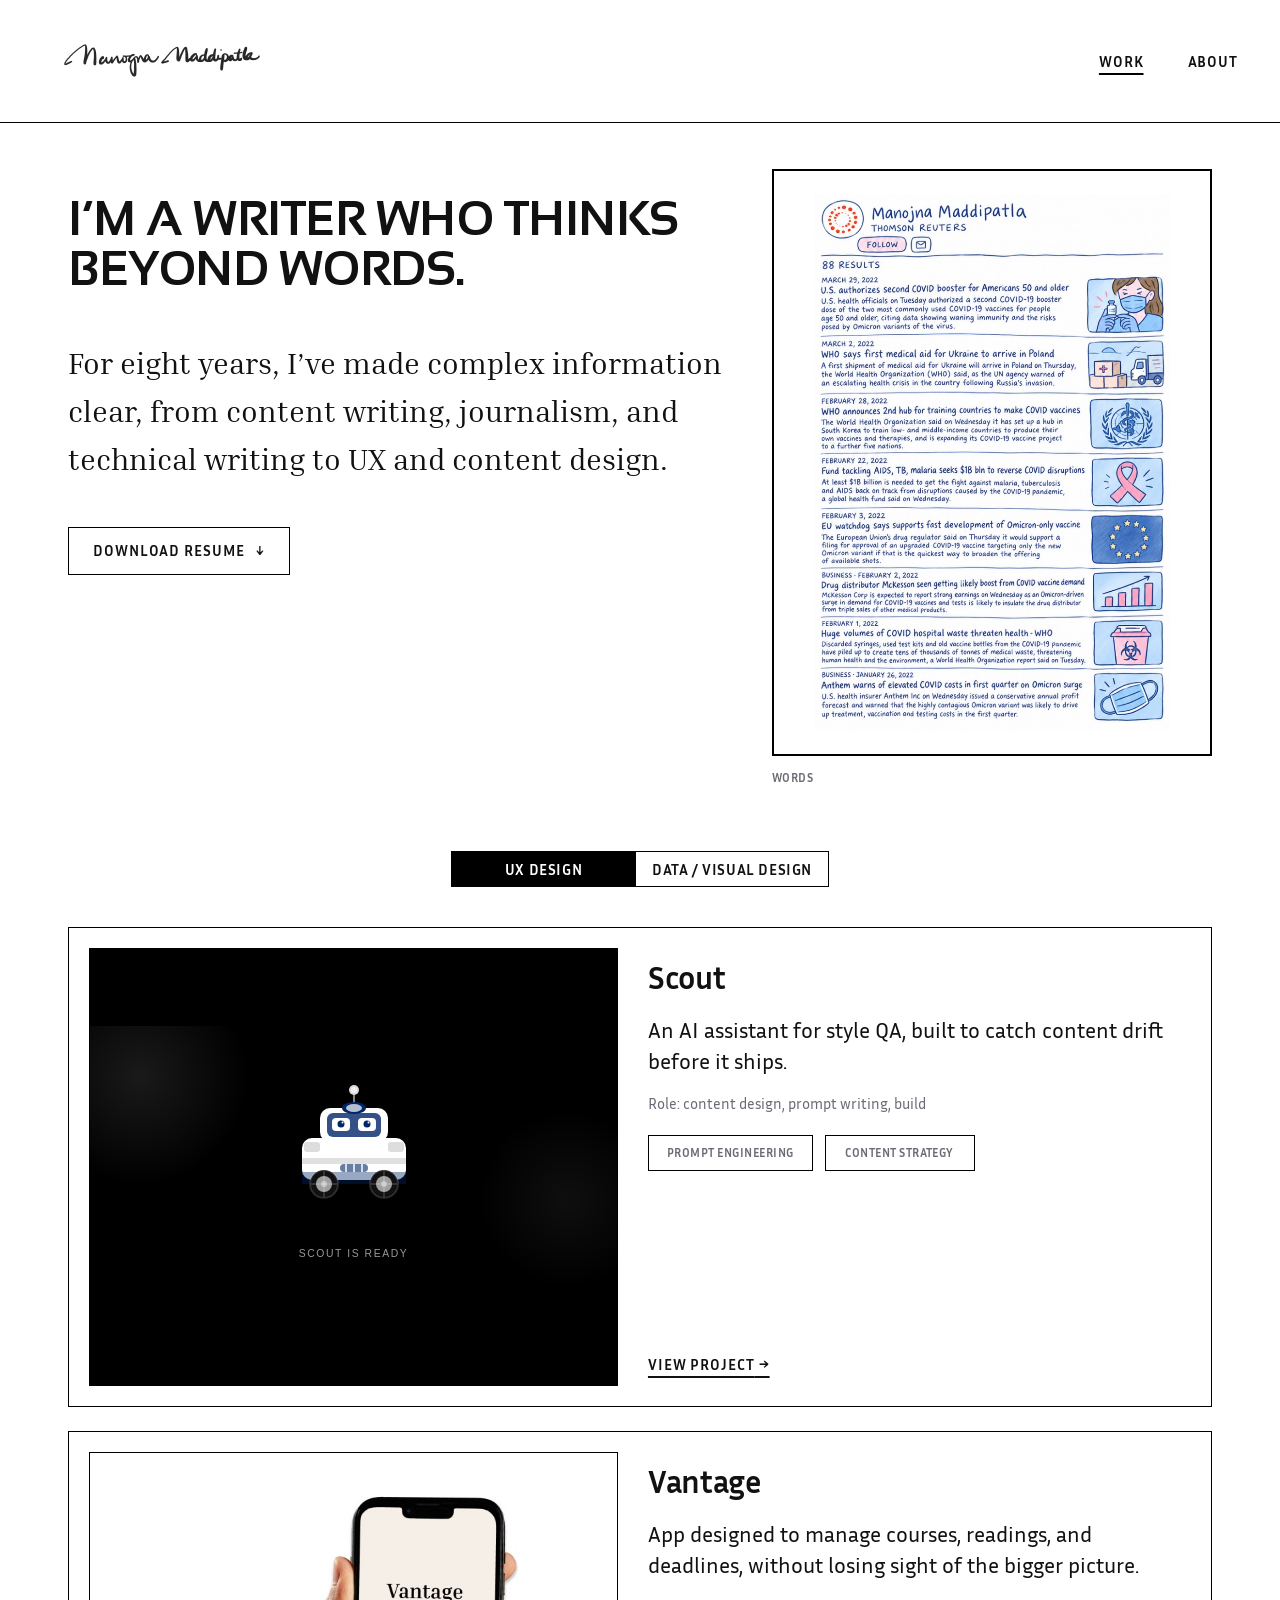
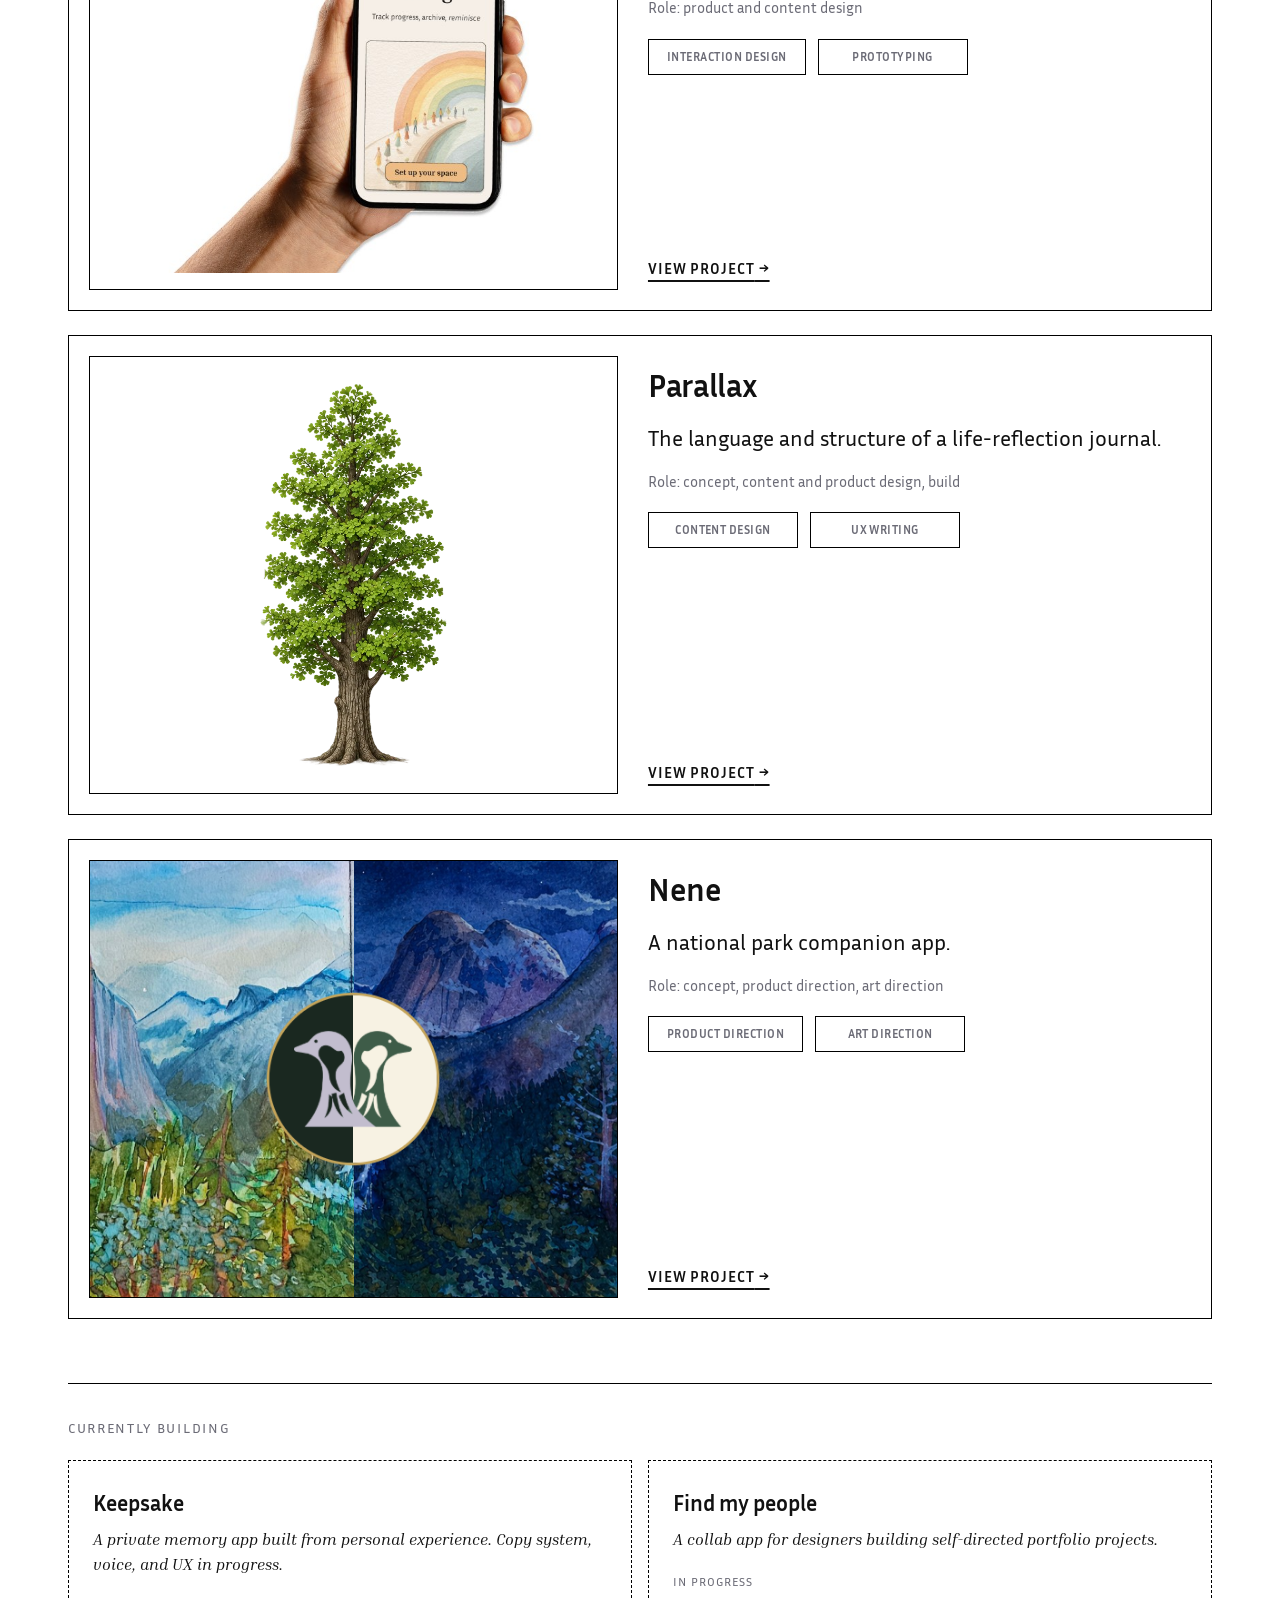
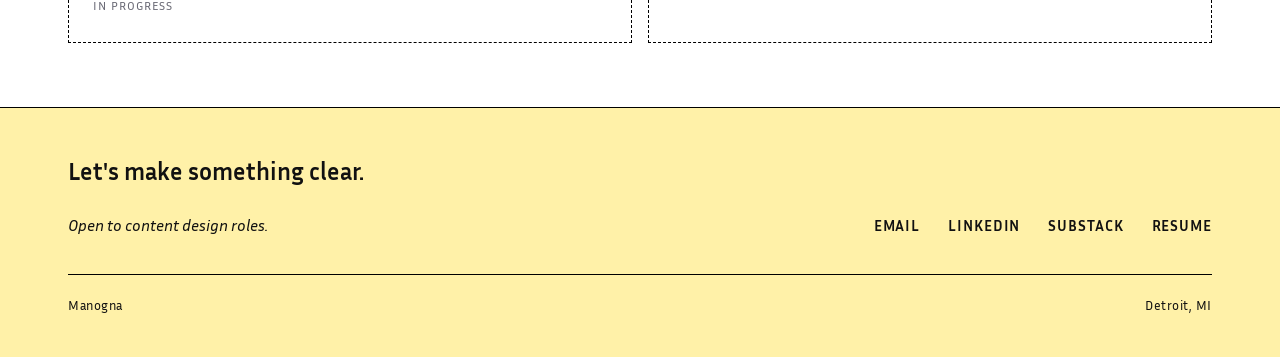
==== commit 18ed3390: "Add a WORDS / DESIGN / DATA caption under the hero card Each slide carries its word in a data-label " ====
--- a/index.html
+++ b/index.html
@@ -4,7 +4,7 @@
     <meta charset="UTF-8">
     <meta name="viewport" content="width=device-width, initial-scale=1.0">
     <title>Manogna | Content designer</title>
-    <link rel="stylesheet" href="styles.css?v=38">
+    <link rel="stylesheet" href="styles.css?v=39">
   </head>
   <body class="home">
     <header class="nav">
@@ -29,17 +29,21 @@
           </p>
           <a href="Assets/Resume_latest.pdf" class="hero-resume" download>Download resume</a>
         </div>
-        <div
-          class="morph"
-          id="morph"
-          role="img"
-          aria-label="Rotating samples of my words, design, and data work: my Reuters health reporting, the Vantage app screens, and a bird population data story"
-        >
-          <canvas></canvas>
-          <!-- Slides, in rotation order; the script draws them onto the canvas -->
-          <img class="morph-slide" src="Assets/hero-reuters.jpg" alt="" hidden>
-          <img class="morph-slide" src="Assets/hero-vantage.jpg" alt="" hidden>
-          <img class="morph-slide" src="Assets/hero-birds.jpg" alt="" hidden>
+        <div class="morph-wrap">
+          <div
+            class="morph"
+            id="morph"
+            role="img"
+            aria-label="Rotating samples of my words, design, and data work: my Reuters health reporting, the Vantage app screens, and a bird population data story"
+          >
+            <canvas></canvas>
+            <!-- Slides, in rotation order; the script draws them onto the canvas -->
+            <img class="morph-slide" src="Assets/hero-reuters.jpg" data-label="Words" alt="" hidden>
+            <img class="morph-slide" src="Assets/hero-vantage.jpg" data-label="Design" alt="" hidden>
+            <img class="morph-slide" src="Assets/hero-birds.jpg" data-label="Data" alt="" hidden>
+          </div>
+          <!-- Names the slide on show; stays hidden unless the script can keep it in step -->
+          <p class="morph-caption" id="morph-caption" aria-hidden="true" hidden><span></span><span></span></p>
         </div>
       </section>
 
@@ -228,6 +232,8 @@
         var W = 900, H = 1200; // internal resolution (3:4)
 
         var root = document.getElementById("morph");
+        var caption = document.getElementById("morph-caption");
+        var capNow = caption.children[0], capNext = caption.children[1];
         var canvas = root.querySelector("canvas");
         canvas.width = W;
         canvas.height = H;
@@ -258,21 +264,38 @@
         function go(imgs) {
           var tiles = imgs.map(padded);
           if (!tiles.length) return;
+          // Labels come from the slides that loaded, so they always match what is drawn
+          var labels = imgs.map(function (img) { return (img.dataset.label || "").trim(); });
+          var labelled = labels.every(Boolean);
           var g = canvas.getContext("2d");
-          if (reduce || tiles.length < 2) { g.drawImage(tiles[0], 0, 0); return; }
-          fade(g, tiles);
+          if (reduce || tiles.length < 2) {
+            g.drawImage(tiles[0], 0, 0);
+            if (labelled) { caption.hidden = false; showCaption(labels[0], "", 0); }
+            return;
+          }
+          fade(g, tiles, labelled ? labels : null);
+        }
+
+        // Caption crossfade mirrors the image: same progress value, same frame
+        function showCaption(now, next, p) {
+          if (capNow.textContent !== now) capNow.textContent = now;
+          if (capNext.textContent !== next) capNext.textContent = next;
+          capNow.style.opacity = 1 - p;
+          capNext.style.opacity = p;
         }
 
         // One image fades out as the next fades in
-        function fade(g, tiles) {
+        function fade(g, tiles, labels) {
           var cur = 0, nxt = 1, phase = "hold", t0 = performance.now();
           var paused = false, pausedAt = 0, shift = 0;
           function draw(p) {
             g.globalAlpha = 1; g.drawImage(tiles[cur], 0, 0);
             g.globalAlpha = p; g.drawImage(tiles[nxt], 0, 0);
             g.globalAlpha = 1;
+            if (labels) showCaption(labels[cur], labels[nxt], p);
           }
           draw(0);
+          if (labels) caption.hidden = false;
           function frame(now) {
             requestAnimationFrame(frame);
             if (paused || document.hidden) return;
--- a/styles.css
+++ b/styles.css
@@ -1279,13 +1279,31 @@
   display: block;
 }
 
+/* One word under the card naming the slide; sized and set like the project tags */
+.morph-caption {
+  display: grid;
+  margin-top: 12px;
+  font-family: var(--font-sans);
+  font-size: 12px;
+  font-weight: 700;
+  letter-spacing: 0.04em;
+  text-transform: uppercase;
+  color: var(--muted);
+  text-align: left;
+}
+
+/* Outgoing and incoming words share one cell so they crossfade in place */
+.morph-caption span {
+  grid-area: 1 / 1;
+}
+
 @media (max-width: 900px) {
   .hero-home {
     grid-template-columns: 1fr;
     gap: 40px;
     padding-top: 48px;
   }
-  .morph {
+  .morph-wrap {
     max-width: 420px;
   }
 }
